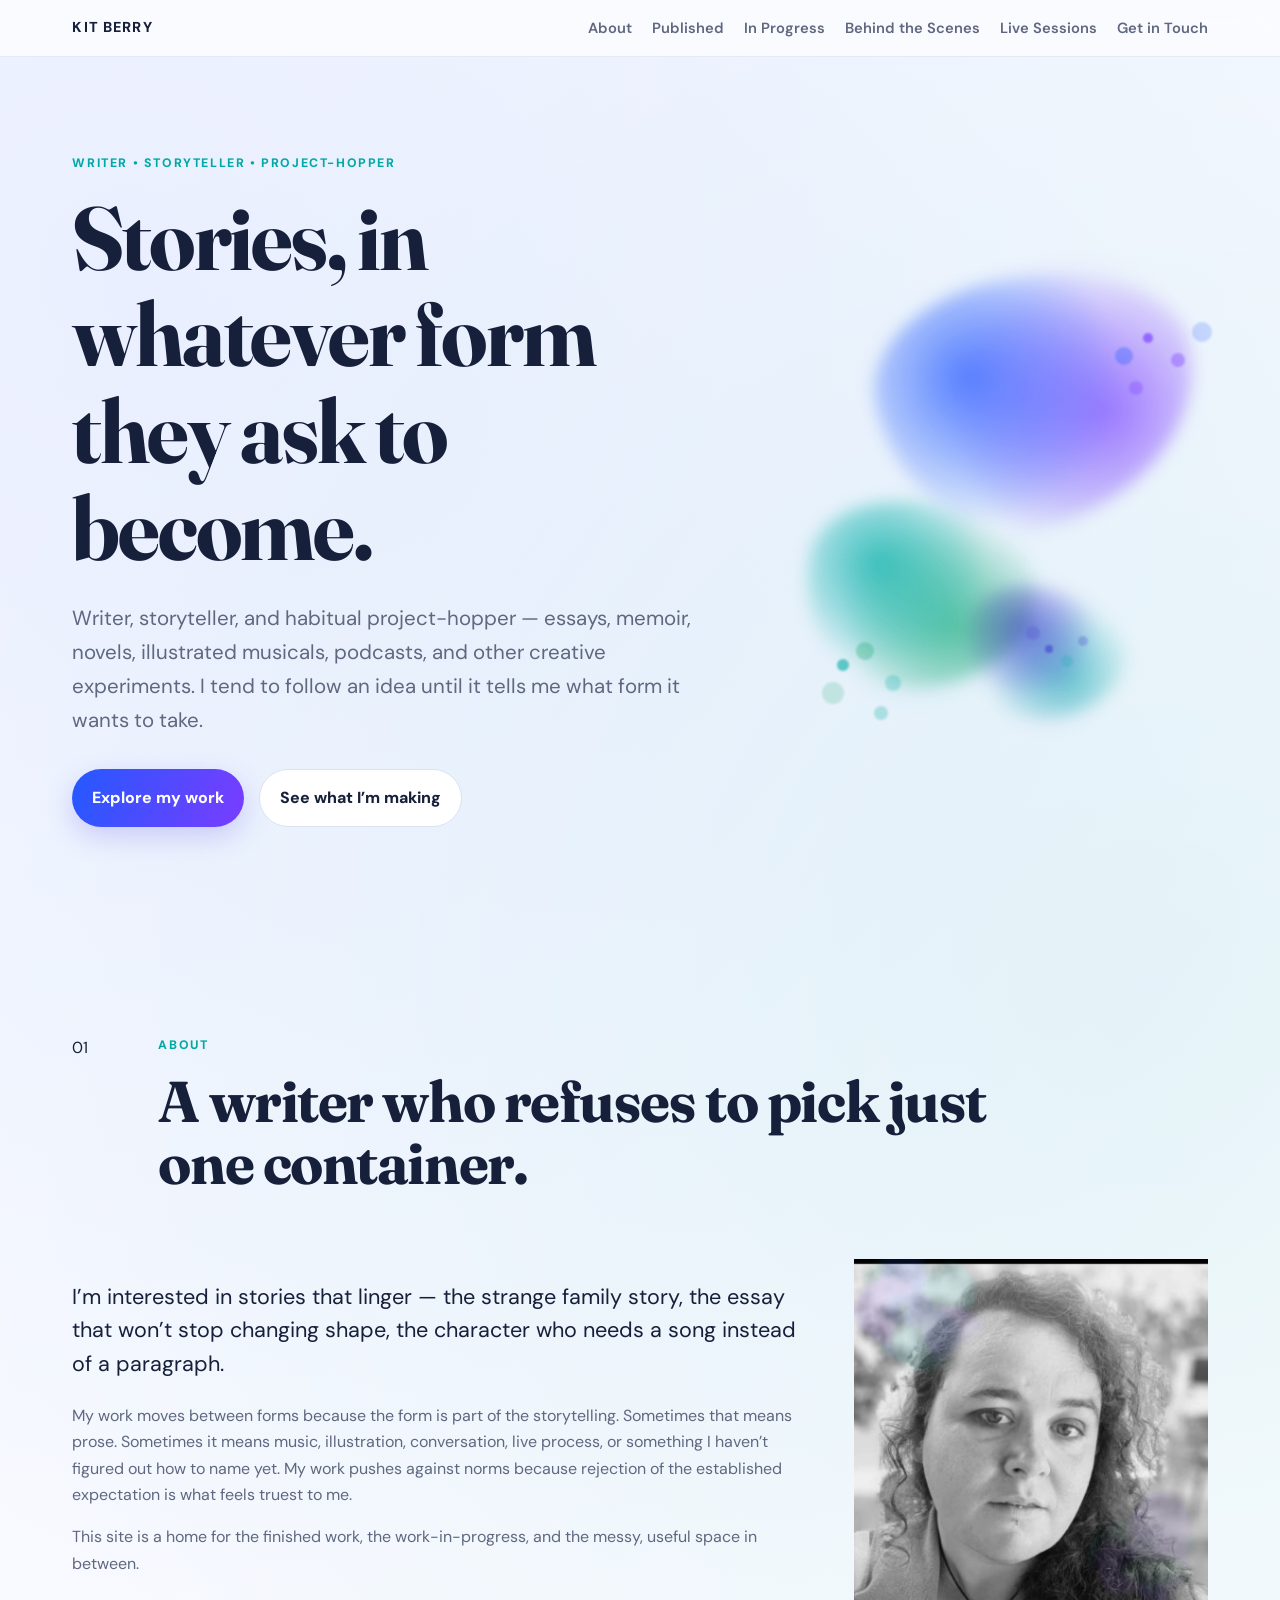
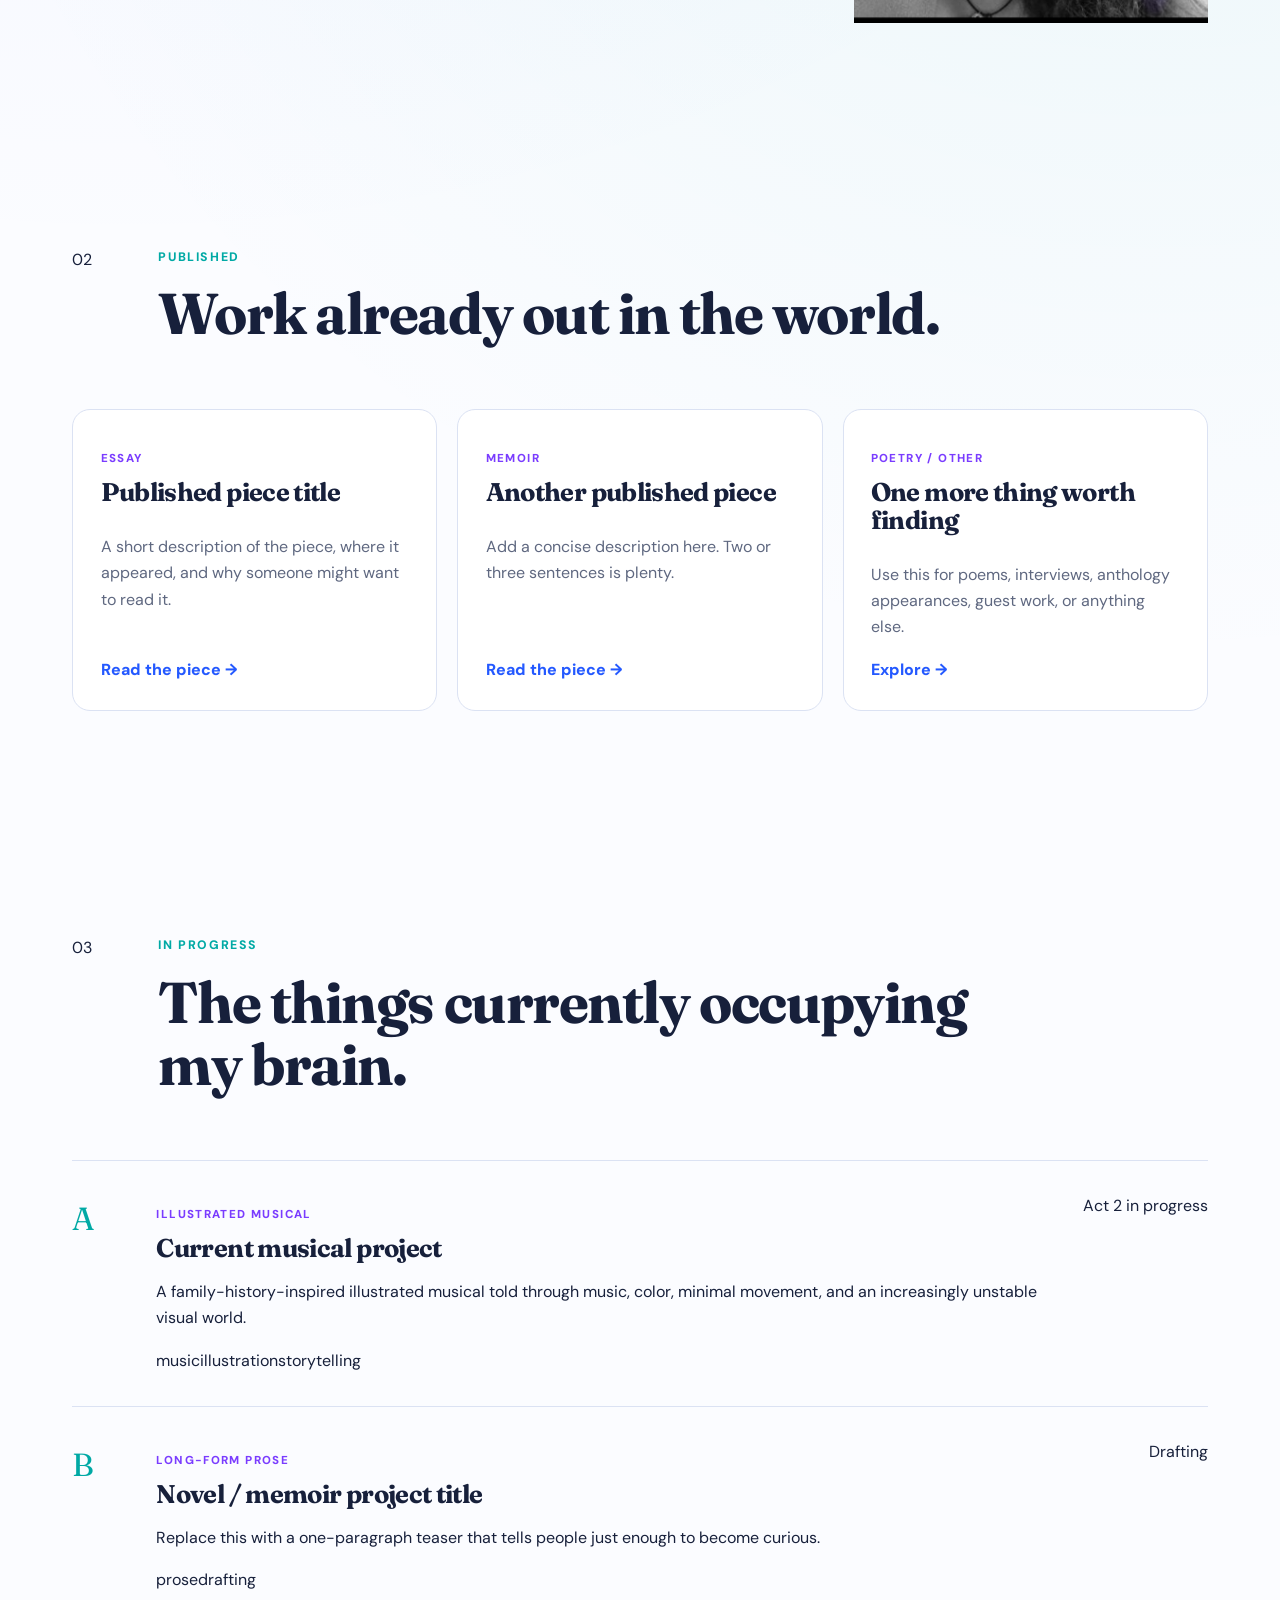
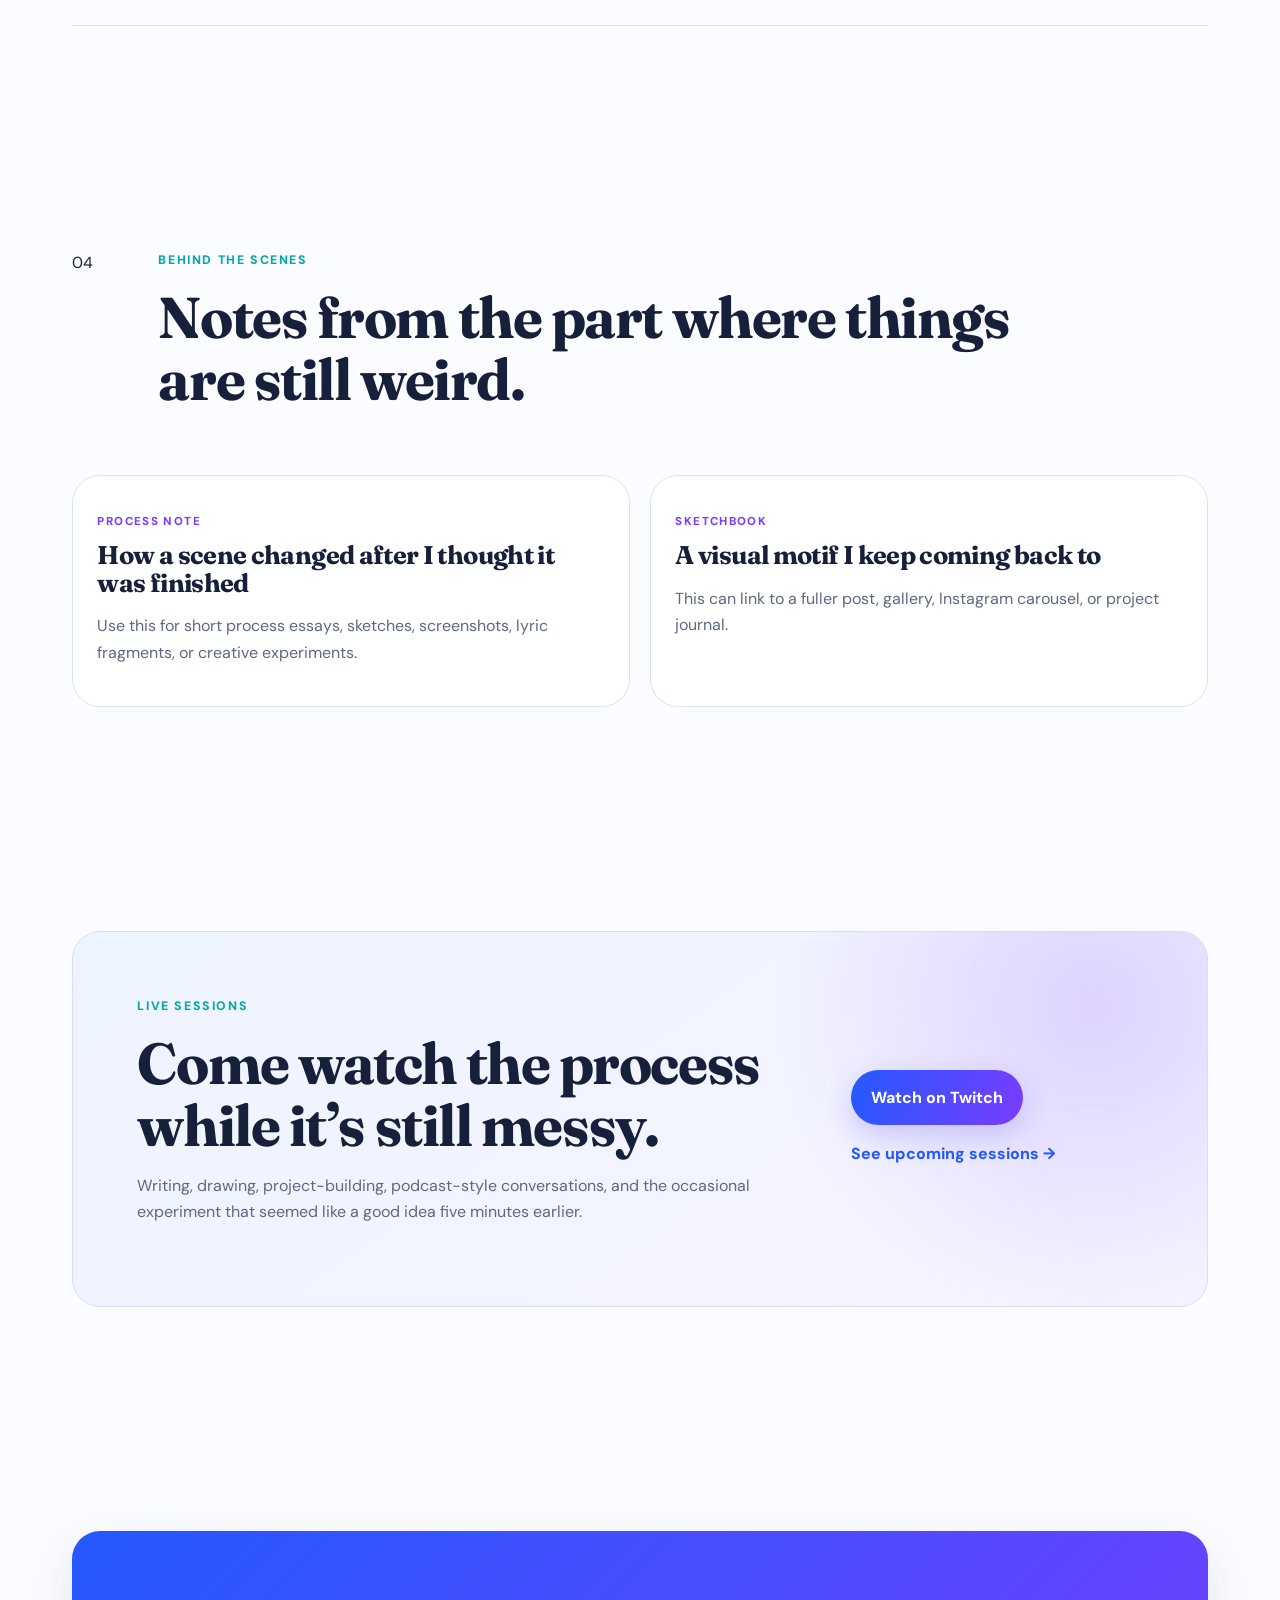
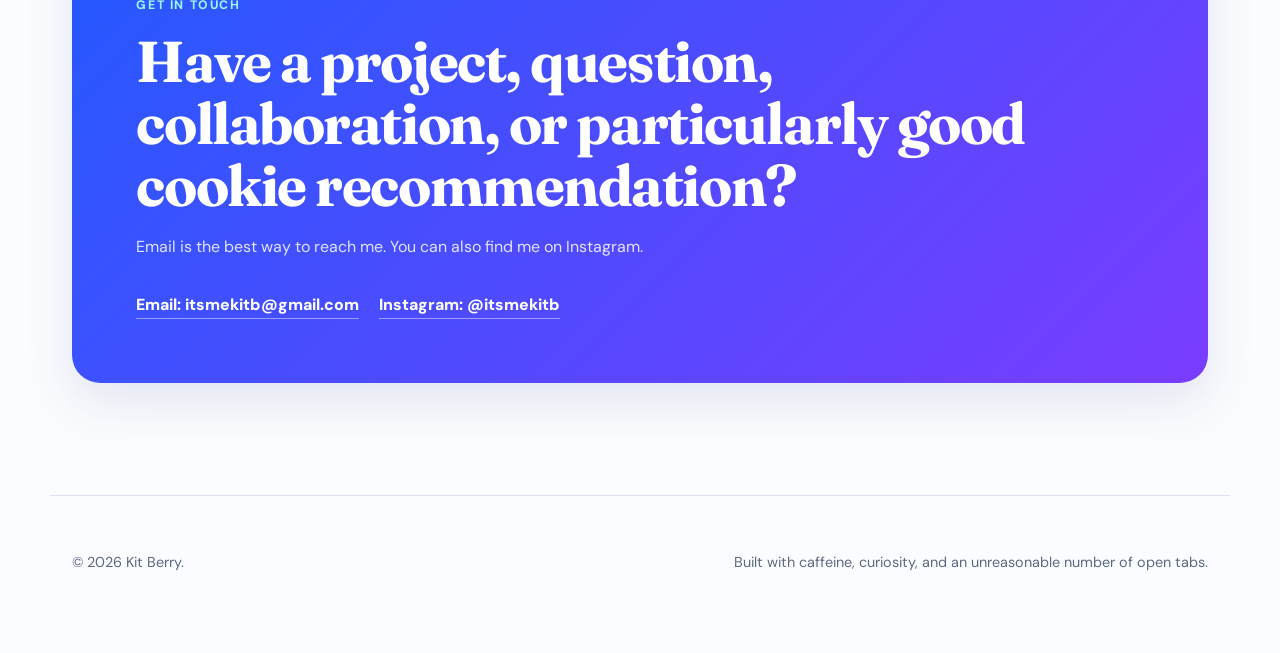
==== index.html @ e1047ad4 "Update index.html headshot addition" ====
<!doctype html>
<html lang="en">
<head>
  <meta charset="utf-8">
  <meta name="viewport" content="width=device-width, initial-scale=1">
  <meta name="description" content="Writer, storyteller, and habitual project-hopper.">
  <title>Kit Berry — Writer & Storyteller</title>
  <link rel="preconnect" href="https://fonts.googleapis.com">
  <link rel="preconnect" href="https://fonts.gstatic.com" crossorigin>
  <link href="https://fonts.googleapis.com/css2?family=DM+Sans:wght@400;500;600;700&family=Fraunces:opsz,wght@9..144,600;9..144,700&display=swap" rel="stylesheet">
  <link rel="stylesheet" href="styles.css">
</head>
<body>
<header class="site-header">
  <div class="nav-wrap">
    <a class="wordmark" href="#top">KIT BERRY</a>
    <button class="menu-button" aria-expanded="false" aria-controls="site-nav">☰</button>
    <nav id="site-nav" class="site-nav">
      <a href="#about">About</a>
      <a href="#published">Published</a>
      <a href="#in-progress">In Progress</a>
      <a href="#behind-scenes">Behind the Scenes</a>
      <a href="#live">Live Sessions</a>
      <a href="#contact">Get in Touch</a>
    </nav>
  </div>
</header>

<main>
<section id="top" class="hero">
  <div class="hero-content">
    <p class="eyebrow">Writer • Storyteller • Project-hopper</p>
    <h1>Stories, in whatever form they ask to become.</h1>
    <p class="hero-copy">Writer, storyteller, and habitual project-hopper — essays, memoir, novels, illustrated musicals, podcasts, and other creative experiments. I tend to follow an idea until it tells me what form it wants to take.</p>
    <div class="hero-actions">
      <a class="button primary" href="#published">Explore my work</a>
      <a class="button secondary" href="#in-progress">See what I’m making</a>
    </div>
  </div>
 <div class="hero-art" aria-hidden="true">
  <span class="wash wash-one"></span>
  <span class="wash wash-two"></span>
  <span class="wash wash-three"></span>

  <span class="splatter splatter-one"></span>
  <span class="splatter splatter-two"></span>
  <span class="splatter splatter-three"></span>
</div>
</section>

<section id="about" class="section">
  <div class="section-heading"><span>01</span><div><p class="eyebrow">About</p><h2>A writer who refuses to pick just one container.</h2></div></div>
  <div class="about-grid">
  <div class="about-copy">
    <p class="lead">
      I’m interested in stories that linger — the strange family story, the essay
      that won’t stop changing shape, the character who needs a song instead of a paragraph.
    </p>

    <p>
      My work moves between forms because the form is part of the storytelling.
      Sometimes that means prose. Sometimes it means music, illustration, conversation,
      live process, or something I haven’t figured out how to name yet. My work pushes
      against norms because rejection of the established expectation is what feels truest to me.
    </p>

    <p>
      This site is a home for the finished work, the work-in-progress, and the messy,
      useful space in between.
    </p>
  </div>

  <div class="about-photo">
    <img src="headshot_watercolor_subtle.png" alt="Portrait of Kit Berry">
  </div>
</div>
</section>

<section id="published" class="section">
  <div class="section-heading"><span>02</span><div><p class="eyebrow">Published</p><h2>Work already out in the world.</h2></div></div>
  <div class="card-grid">
    <article class="work-card featured"><p class="work-type">Essay</p><h3>Published piece title</h3><p>A short description of the piece, where it appeared, and why someone might want to read it.</p><a href="#">Read the piece →</a></article>
    <article class="work-card"><p class="work-type">Memoir</p><h3>Another published piece</h3><p>Add a concise description here. Two or three sentences is plenty.</p><a href="#">Read the piece →</a></article>
    <article class="work-card"><p class="work-type">Poetry / Other</p><h3>One more thing worth finding</h3><p>Use this for poems, interviews, anthology appearances, guest work, or anything else.</p><a href="#">Explore →</a></article>
  </div>
</section>

<section id="in-progress" class="section">
  <div class="section-heading"><span>03</span><div><p class="eyebrow">In Progress</p><h2>The things currently occupying my brain.</h2></div></div>
  <div class="project-list">
    <article class="project-row"><div class="project-index">A</div><div><p class="work-type">Illustrated musical</p><h3>Current musical project</h3><p>A family-history-inspired illustrated musical told through music, color, minimal movement, and an increasingly unstable visual world.</p><div class="tags"><span>music</span><span>illustration</span><span>storytelling</span></div></div><div class="status">Act 2 in progress</div></article>
    <article class="project-row"><div class="project-index">B</div><div><p class="work-type">Long-form prose</p><h3>Novel / memoir project title</h3><p>Replace this with a one-paragraph teaser that tells people just enough to become curious.</p><div class="tags"><span>prose</span><span>drafting</span></div></div><div class="status">Drafting</div></article>
  </div>
</section>

<section id="behind-scenes" class="section">
  <div class="section-heading"><span>04</span><div><p class="eyebrow">Behind the Scenes</p><h2>Notes from the part where things are still weird.</h2></div></div>
  <div class="process-grid">
    <article class="process-card"><div class="process-art purple"></div><div><p class="work-type">Process note</p><h3>How a scene changed after I thought it was finished</h3><p>Use this for short process essays, sketches, screenshots, lyric fragments, or creative experiments.</p></div></article>
    <article class="process-card"><div class="process-art teal"></div><div><p class="work-type">Sketchbook</p><h3>A visual motif I keep coming back to</h3><p>This can link to a fuller post, gallery, Instagram carousel, or project journal.</p></div></article>
  </div>
</section>

<section id="live" class="section">
  <div class="live-panel"><div><p class="eyebrow">Live Sessions</p><h2>Come watch the process while it’s still messy.</h2><p>Writing, drawing, project-building, podcast-style conversations, and the occasional experiment that seemed like a good idea five minutes earlier.</p></div><div class="live-actions"><a class="button primary" href="#">Watch on Twitch</a><a class="text-link" href="#">See upcoming sessions →</a></div></div>
</section>

<section id="contact" class="section">
  <div class="contact-panel"><p class="eyebrow">Get in Touch</p><h2>Have a project, question, collaboration, or particularly good cookie recommendation?</h2><p>Email is the best way to reach me. You can also find me on Instagram.</p><div class="contact-links"><a href="mailto:hello@example.com">Email: itsmekitb@gmail.com</a><a href="#">Instagram: @itsmekitb</a><a href="#"></a></div></div>
</section>
</main>

<footer class="site-footer"><p>© <span id="year"></span> Kit Berry.</p><p>Built with caffeine, curiosity, and an unreasonable number of open tabs.</p></footer>
<script src="script.js"></script>
</body>
</html>
---- styles.css ----
:root {
  --ink: #17203b;
  --muted: #5f6880;
  --paper: #fbfcff;
  --paper-2: #f2f6ff;
  --line: #dbe2f3;

  --blue: #2459ff;
  --teal: #00a9a5;
  --purple: #7a3cff;
  --green: #16a56d;
  --indigo: #4338ca;

  --radius-lg: 28px;
  --radius-md: 18px;
  --shadow: 0 18px 50px rgba(43, 64, 132, 0.12);
  --max: 1180px;
}

* {
  box-sizing: border-box;
}

html {
  scroll-behavior: smooth;
}

body {
  margin: 0;
  color: var(--ink);
  background:
    radial-gradient(
      circle at 10% 5%,
      rgba(36, 89, 255, 0.08),
      transparent 30%
    ),
    radial-gradient(
      circle at 90% 18%,
      rgba(0, 169, 165, 0.08),
      transparent 28%
    ),
    var(--paper);

  font-family:
    "DM Sans",
    system-ui,
    -apple-system,
    BlinkMacSystemFont,
    "Segoe UI",
    sans-serif;

  line-height: 1.65;
}

a {
  color: inherit;
}

img {
  max-width: 100%;
  display: block;
}

/* Accessibility */

.skip-link {
  position: absolute;
  left: -999px;
  top: 8px;
}

.skip-link:focus {
  left: 8px;
  z-index: 999;
  background: white;
  padding: 0.6rem 1rem;
  border-radius: 10px;
}

.sr-only {
  position: absolute;
  width: 1px;
  height: 1px;
  overflow: hidden;
  clip: rect(0, 0, 0, 0);
}

/* Header + Navigation */

.site-header {
  position: sticky;
  top: 0;
  z-index: 20;
  background: rgba(251, 252, 255, 0.88);
  backdrop-filter: blur(16px);
  border-bottom: 1px solid rgba(219, 226, 243, 0.7);
}

.nav-wrap {
  max-width: var(--max);
  margin: 0 auto;
  padding: 1rem 1.4rem;

  display: flex;
  align-items: center;
  justify-content: space-between;
  gap: 1.5rem;
}

.wordmark {
  text-decoration: none;
  font-weight: 800;
  letter-spacing: 0.08em;
  font-size: 0.9rem;
}

.site-nav {
  display: flex;
  flex-wrap: wrap;
  gap: 1.25rem;
  font-size: 0.92rem;
}

.site-nav a {
  text-decoration: none;
  color: var(--muted);
  font-weight: 600;
}

.site-nav a:hover,
.site-nav a:focus {
  color: var(--purple);
}

.menu-button {
  display: none;
  width: 44px;
  height: 44px;
  border: 1px solid var(--line);
  background: white;
  border-radius: 12px;
  padding: 10px;
}

.menu-button span:not(.sr-only) {
  display: block;
  height: 2px;
  background: var(--ink);
  margin: 4px 0;
}

/* Layout */

.hero,
.section {
  max-width: var(--max);
  margin: 0 auto;
  padding-left: 1.4rem;
  padding-right: 1.4rem;
}

/* Hero */

.hero {
  min-height: 78vh;

  display: grid;
  grid-template-columns: 1.2fr 0.8fr;
  align-items: center;
  gap: 4rem;

  padding-top: 6rem;
  padding-bottom: 6rem;

  position: relative;
}

.hero-content {
  position: relative;
  z-index: 2;
}

.eyebrow {
  text-transform: uppercase;
  letter-spacing: 0.13em;
  font-size: 0.77rem;
  font-weight: 800;
  color: var(--teal);
  margin: 0 0 1rem;
}

/* Typography */

h1,
h2,
h3 {
  font-family: "Fraunces", Georgia, serif;
  line-height: 1.08;
  margin-top: 0;
  letter-spacing: -0.025em;
}

h1 {
  font-size: clamp(3.3rem, 7vw, 6.7rem);
  max-width: 900px;
  margin-bottom: 1.6rem;
}

h2 {
  font-size: clamp(2.2rem, 4.5vw, 4.1rem);
  margin-bottom: 1rem;
}

h3 {
  font-size: 1.6rem;
  margin-bottom: 0.7rem;
}

.hero-copy {
  max-width: 760px;
  color: var(--muted);
  font-size: clamp(1.05rem, 1.8vw, 1.28rem);
}

/* Buttons */

.hero-actions {
  display: flex;
  flex-wrap: wrap;
  gap: 0.9rem;
  margin-top: 2rem;
}

.button {
  display: inline-flex;
  align-items: center;
  justify-content: center;

  text-decoration: none;
  padding: 0.9rem 1.25rem;
  border-radius: 999px;
  font-weight: 800;

  transition:
    transform 0.18s ease,
    box-shadow 0.18s ease;
}

.button:hover {
  transform: translateY(-2px);
}

.button.primary {
  color: white;
  background: linear-gradient(
    110deg,
    var(--blue),
    var(--purple)
  );

  box-shadow:
    0 10px 28px rgba(79, 70, 229, 0.22);
}

.button.secondary {
  background: white;
  border: 1px solid var(--line);
}

.text-link {
  font-weight: 800;
  color: var(--blue);
  text-decoration: none;
}

/* Hero Artwork */

/* Hero Artwork */

.hero-art {
  min-height: 470px;
  position: relative;
  isolation: isolate;
}

.wash {
  position: absolute;
  display: block;
  border-radius: 44% 56% 58% 42% / 38% 40% 60% 62%;
  filter: blur(8px) saturate(1.08);
  opacity: 0.88;
  mix-blend-mode: multiply;
}

.wash::before,
.wash::after {
  content: "";
  position: absolute;
  inset: 0;
  border-radius: inherit;
  opacity: 0.55;
}

.wash-one {
  width: 320px;
  height: 250px;
  right: 10px;
  top: 20px;
  transform: rotate(-12deg);
  background:
    radial-gradient(circle at 30% 35%, rgba(36, 89, 255, 0.82), transparent 55%),
    radial-gradient(circle at 70% 60%, rgba(122, 60, 255, 0.72), transparent 58%),
    radial-gradient(circle at 45% 45%, rgba(255, 255, 255, 0.22), transparent 70%);
}

.wash-one::before {
  transform: translate(-14px, 18px) rotate(11deg);
  background:
    radial-gradient(circle at 50% 45%, rgba(36, 89, 255, 0.38), transparent 62%);
}

.wash-one::after {
  transform: translate(10px, -8px) rotate(-8deg);
  background:
    radial-gradient(circle at 55% 50%, rgba(122, 60, 255, 0.28), transparent 65%);
}

.wash-two {
  width: 230px;
  height: 185px;
  left: 25px;
  bottom: 35px;
  transform: rotate(10deg);
  background:
    radial-gradient(circle at 30% 35%, rgba(0, 169, 165, 0.8), transparent 54%),
    radial-gradient(circle at 68% 62%, rgba(22, 165, 109, 0.7), transparent 58%),
    radial-gradient(circle at 45% 45%, rgba(255, 255, 255, 0.22), transparent 72%);
}

.wash-two::before {
  transform: translate(14px, 14px) rotate(-9deg);
  background:
    radial-gradient(circle at 48% 50%, rgba(0, 169, 165, 0.34), transparent 64%);
}

.wash-two::after {
  transform: translate(-8px, -10px) rotate(6deg);
  background:
    radial-gradient(circle at 50% 50%, rgba(22, 165, 109, 0.22), transparent 65%);
}

.wash-three {
  width: 160px;
  height: 130px;
  right: 85px;
  bottom: 5px;
  transform: rotate(18deg);
  background:
    radial-gradient(circle at 35% 35%, rgba(67, 56, 202, 0.76), transparent 52%),
    radial-gradient(circle at 68% 60%, rgba(0, 169, 165, 0.58), transparent 58%);
}

.wash-three::before {
  transform: translate(8px, 12px) rotate(-7deg);
  background:
    radial-gradient(circle at 50% 50%, rgba(67, 56, 202, 0.25), transparent 64%);
}

.wash-three::after {
  transform: translate(-10px, -4px) rotate(9deg);
  background:
    radial-gradient(circle at 50% 50%, rgba(0, 169, 165, 0.2), transparent 65%);
}

.splatter {
  position: absolute;
  display: block;
  border-radius: 50%;
  opacity: 0.72;
  filter: blur(1px);
}

.splatter-one {
  width: 10px;
  height: 10px;
  top: 78px;
  right: 55px;
  background: rgba(122, 60, 255, 0.9);
  box-shadow:
    -24px 18px 0 4px rgba(36, 89, 255, 0.46),
    30px 22px 0 2px rgba(122, 60, 255, 0.52),
    54px -6px 0 5px rgba(36, 89, 255, 0.28),
    -12px 50px 0 2px rgba(122, 60, 255, 0.42);
}

.splatter-two {
  width: 12px;
  height: 12px;
  left: 58px;
  bottom: 54px;
  background: rgba(0, 169, 165, 0.82);
  box-shadow:
    22px -14px 0 3px rgba(22, 165, 109, 0.42),
    50px 18px 0 2px rgba(0, 169, 165, 0.34),
    -10px 28px 0 5px rgba(22, 165, 109, 0.24),
    38px 48px 0 1px rgba(0, 169, 165, 0.36);
}

.splatter-three {
  width: 8px;
  height: 8px;
  right: 155px;
  bottom: 72px;
  background: rgba(67, 56, 202, 0.78);
  box-shadow:
    -16px -16px 0 3px rgba(67, 56, 202, 0.26),
    18px 12px 0 2px rgba(0, 169, 165, 0.28),
    34px -8px 0 1px rgba(67, 56, 202, 0.36);
}

/* Sections */

.section {
  padding-top: 7rem;
  padding-bottom: 7rem;
}

.section-heading {
  display: grid;
  grid-template-columns: 70px 1fr;
  gap: 1rem;
  align-items: start;

  margin-bottom: 3rem;
}

.section-number {
  font-family: "Fraunces", Georgia, serif;
  color: var(--purple);
  font-weight: 700;
  font-size: 1.1rem;
  margin-top: 0.1rem;
}

.section-heading h2 {
  max-width: 880px;
}

/* About */

.about-grid {
  display: grid;
  grid-template-columns: 1.35fr 0.65fr;
  gap: 3rem;
  align-items: start;
}

.about-copy {
  max-width: 760px;
  color: var(--muted);
}

.lead {
  color: var(--ink);
  font-size: 1.35rem;
  line-height: 1.55;
}

.about-card {
  background: white;
  border: 1px solid var(--line);
  border-radius: var(--radius-lg);
  padding: 1.6rem 1.8rem;
  box-shadow: var(--shadow);
}

.tiny-label,
.work-type {
  text-transform: uppercase;
  letter-spacing: 0.12em;
  font-size: 0.72rem;
  font-weight: 800;
  color: var(--purple);
}

.about-card ul {
  padding-left: 1.15rem;
  margin-bottom: 0;
}

/* Published Work */

.card-grid {
  display: grid;
  grid-template-columns: repeat(3, 1fr);
  gap: 1.25rem;
}

.work-card {
  background: white;
  border: 1px solid var(--line);
  border-radius: var(--radius-md);

  padding: 1.7rem;
  min-height: 300px;

  display: flex;
  flex-direction: column;
}

.work-card p:not(.work-type) {
  color: var(--muted);
}

.work-card a {
  margin-top: auto;
  font-weight: 800;
  text-decoration: none;
  color: var(--blue);
}

.featured-card {
  background:
    linear-gradient(
      145deg,
      rgba(36, 89, 255, 0.08),
      rgba(122, 60, 255, 0.08)
    ),
    white;

  border-color: rgba(122, 60, 255, 0.25);
}

/* In Progress */

.progress-section {
  position: relative;
}

.project-list {
  border-top: 1px solid var(--line);
}

.project-row {
  display: grid;
  grid-template-columns: 60px 1fr auto;
  gap: 1.5rem;
  align-items: start;

  padding: 2rem 0;

  border-bottom: 1px solid var(--line);
}

.project-index {
  font-family: "Fraunces", Georgia, serif;
  font-size: 2rem;
  color: var(--teal);
}

.project-body p {
  color: var(--muted);
  max-width: 760px;
}

.project-status {
  color: var(--green);
  font-weight: 800;
  font-size: 0.88rem;

  background: rgba(22, 165, 109, 0.09);

  border-radius: 999px;
  padding: 0.45rem 0.75rem;

  white-space: nowrap;
}

.tag-row {
  display: flex;
  gap: 0.5rem;
  flex-wrap: wrap;
}

.tag-row span {
  font-size: 0.76rem;
  font-weight: 700;

  background: var(--paper-2);
  border: 1px solid var(--line);

  padding: 0.35rem 0.6rem;
  border-radius: 999px;
}

/* Behind the Scenes */

.process-grid {
  display: grid;
  grid-template-columns: 1fr 1fr;
  gap: 1.3rem;
}

.process-card {
  overflow: hidden;

  background: white;
  border: 1px solid var(--line);
  border-radius: var(--radius-lg);
}

.process-card > div:last-child {
  padding: 1.5rem;
}

.process-card p:not(.work-type) {
  color: var(--muted);
}

.process-visual {
  height: 240px;
  position: relative;
  overflow: hidden;
}

.process-visual::before,
.process-visual::after {
  content: "";
  position: absolute;
  border-radius: 50%;
}

.process-visual::before {
  width: 220px;
  height: 220px;

  left: -30px;
  top: 40px;

  background: rgba(255, 255, 255, 0.55);
}

.process-visual::after {
  width: 130px;
  height: 130px;

  right: 40px;
  top: 45px;

  border: 4px solid rgba(255, 255, 255, 0.75);
}

.visual-purple {
  background:
    linear-gradient(
      130deg,
      var(--purple),
      var(--blue)
    );
}

.visual-teal {
  background:
    linear-gradient(
      130deg,
      var(--teal),
      var(--green)
    );
}

/* Live Sessions + Contact */

.live-panel,
.contact-panel {
  border-radius: var(--radius-lg);

  padding:
    clamp(2rem, 5vw, 4rem);
}

.live-panel {
  background:
    radial-gradient(
      circle at 90% 20%,
      rgba(122, 60, 255, 0.18),
      transparent 30%
    ),
    linear-gradient(
      145deg,
      #eef4ff,
      #f6f4ff
    );

  border: 1px solid #d9def8;

  display: grid;
  grid-template-columns: 1.4fr 0.6fr;
  gap: 2rem;
  align-items: center;
}

.live-panel p:not(.eyebrow) {
  color: var(--muted);
  max-width: 720px;
}

.live-actions {
  display: flex;
  flex-direction: column;
  align-items: flex-start;
  gap: 1rem;
}

.contact-panel {
  background:
    linear-gradient(
      135deg,
      var(--blue),
      var(--purple)
    );

  color: white;
  box-shadow: var(--shadow);
}

.contact-panel .eyebrow {
  color: #9cf5ee;
}

.contact-panel p {
  max-width: 700px;
  color: rgba(255, 255, 255, 0.84);
}

.contact-links {
  display: flex;
  gap: 1.25rem;
  flex-wrap: wrap;

  margin-top: 2rem;
}

.contact-links a {
  color: white;
  font-weight: 800;
  text-decoration: none;

  border-bottom:
    1px solid rgba(255, 255, 255, 0.45);
}

/* Footer */

.site-footer {
  max-width: var(--max);
  margin: 0 auto;

  padding:
    2.5rem 1.4rem 4rem;

  border-top:
    1px solid var(--line);

  display: flex;
  justify-content: space-between;
  gap: 1.5rem;

  color: var(--muted);
  font-size: 0.9rem;
}

/* Tablet */

@media (max-width: 900px) {
  .hero {
    grid-template-columns: 1fr;
    gap: 1rem;

    min-height: auto;
    padding-top: 4rem;
  }

  .hero-art {
    min-height: 310px;
    max-width: 480px;
    width: 100%;
  }

  .about-grid,
  .live-panel {
    grid-template-columns: 1fr;
  }

  .card-grid {
    grid-template-columns: 1fr 1fr;
  }

  .project-row {
    grid-template-columns: 48px 1fr;
  }

  .project-status {
    grid-column: 2;
    justify-self: start;
  }
}

/* Mobile */

@media (max-width: 760px) {
  .menu-button {
    display: block;
  }

  .site-nav {
    display: none;

    position: absolute;
    top: 70px;
    left: 1rem;
    right: 1rem;

    padding: 1rem;

    background: white;
    border: 1px solid var(--line);
    border-radius: 18px;

    box-shadow: var(--shadow);

    flex-direction: column;
  }

  .site-nav.open {
    display: flex;
  }

  .section-heading {
    grid-template-columns: 1fr;
    gap: 0.2rem;
  }

  .section-number {
    margin-bottom: 0.25rem;
  }

  .card-grid,
  .process-grid {
    grid-template-columns: 1fr;
  }

  .site-footer {
    flex-direction: column;
  }
}

/* Small Mobile */

@media (max-width: 520px) {
  .hero {
    padding-top: 3rem;
  }

  h1 {
    font-size:
      clamp(3rem, 16vw, 4.5rem);
  }

  .hero-actions {
    flex-direction: column;
    align-items: stretch;
  }

  .button {
    width: 100%;
  }

  .project-row {
    grid-template-columns: 1fr;
  }

  .project-index,
  .project-status {
    grid-column: 1;
  }
}
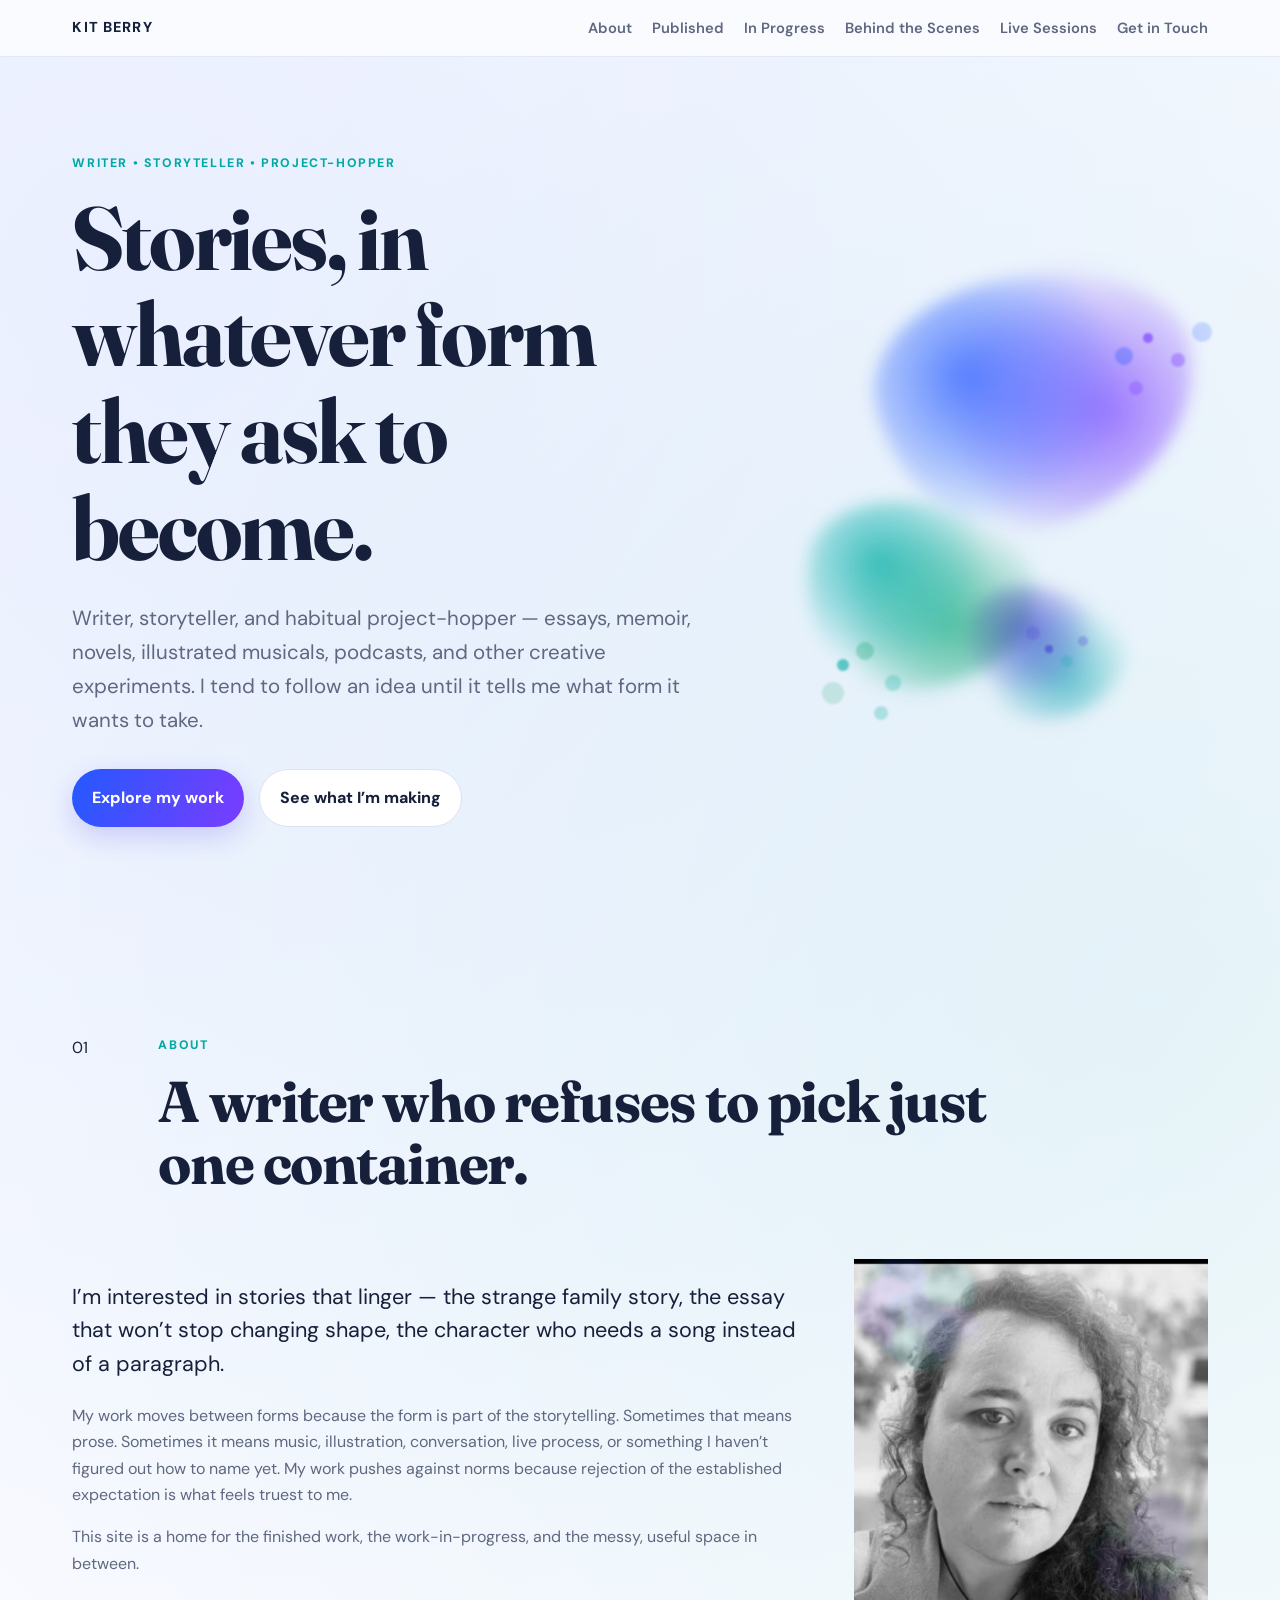
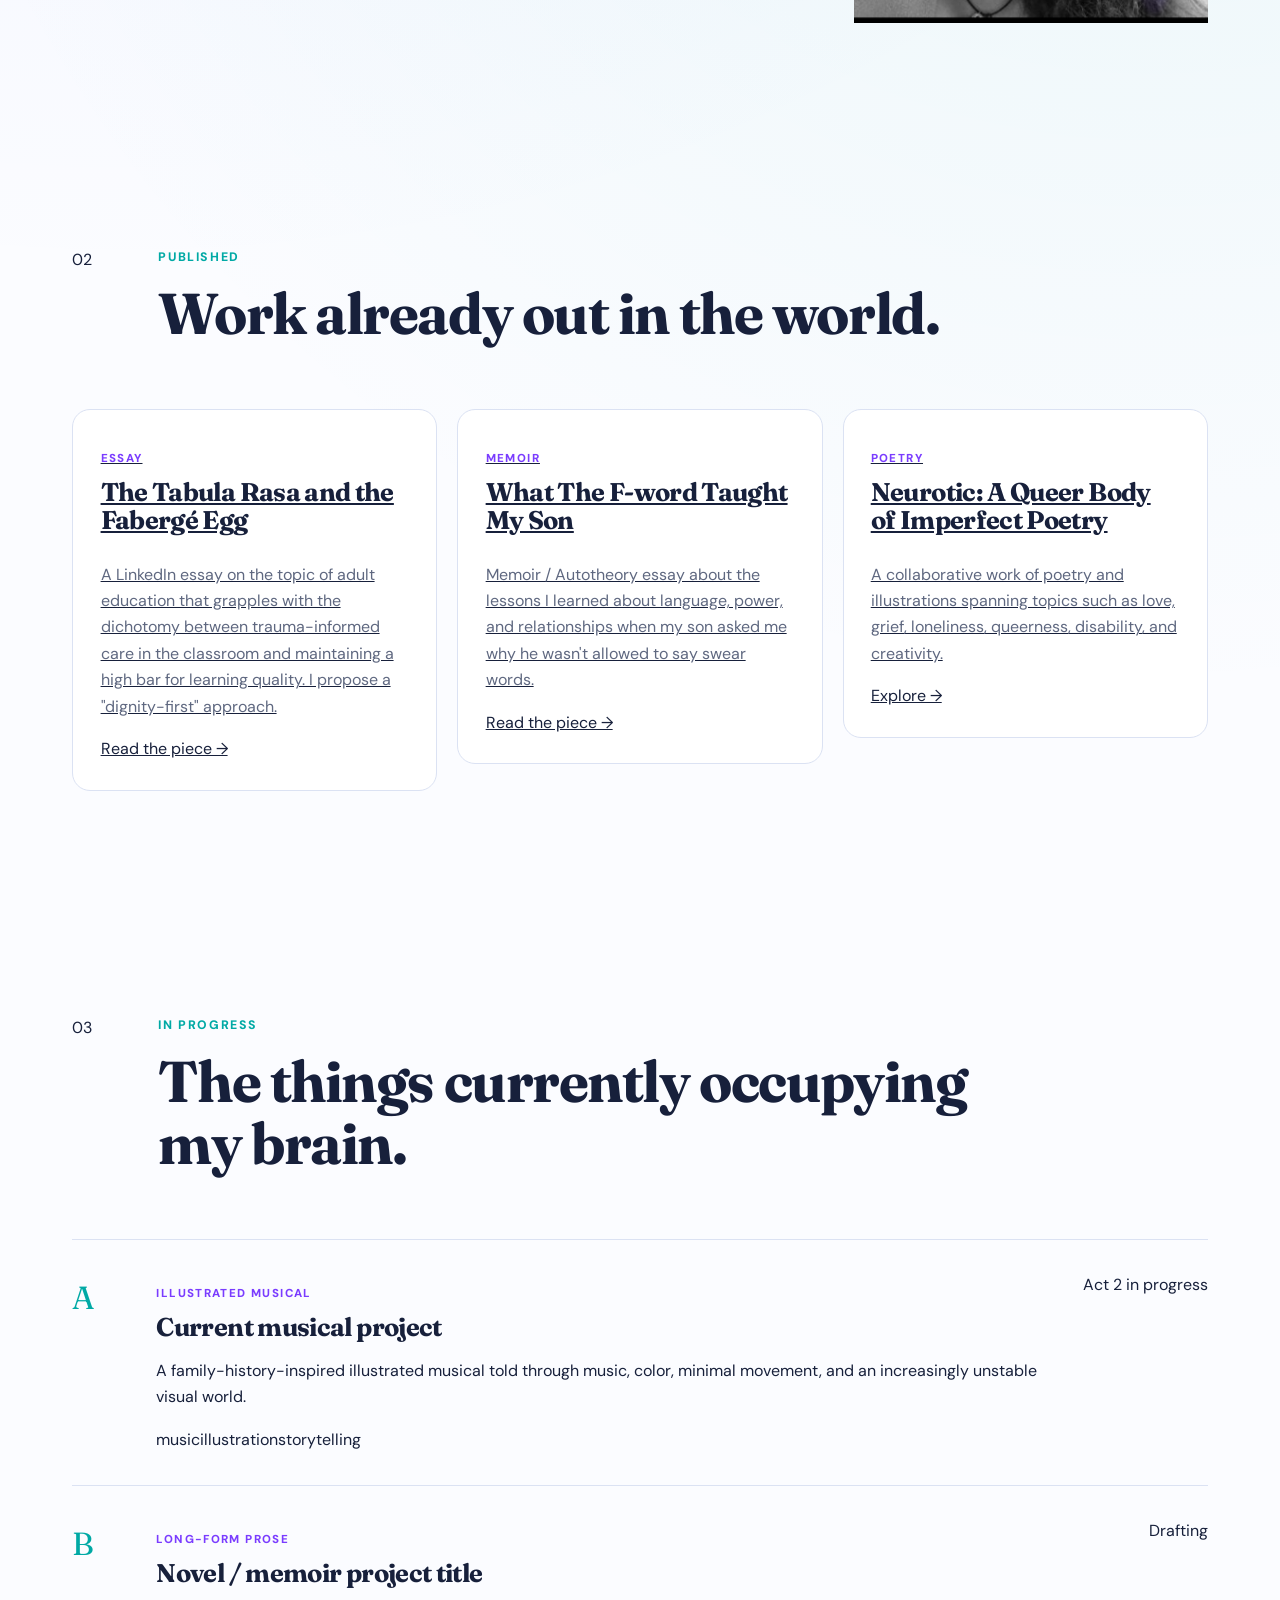
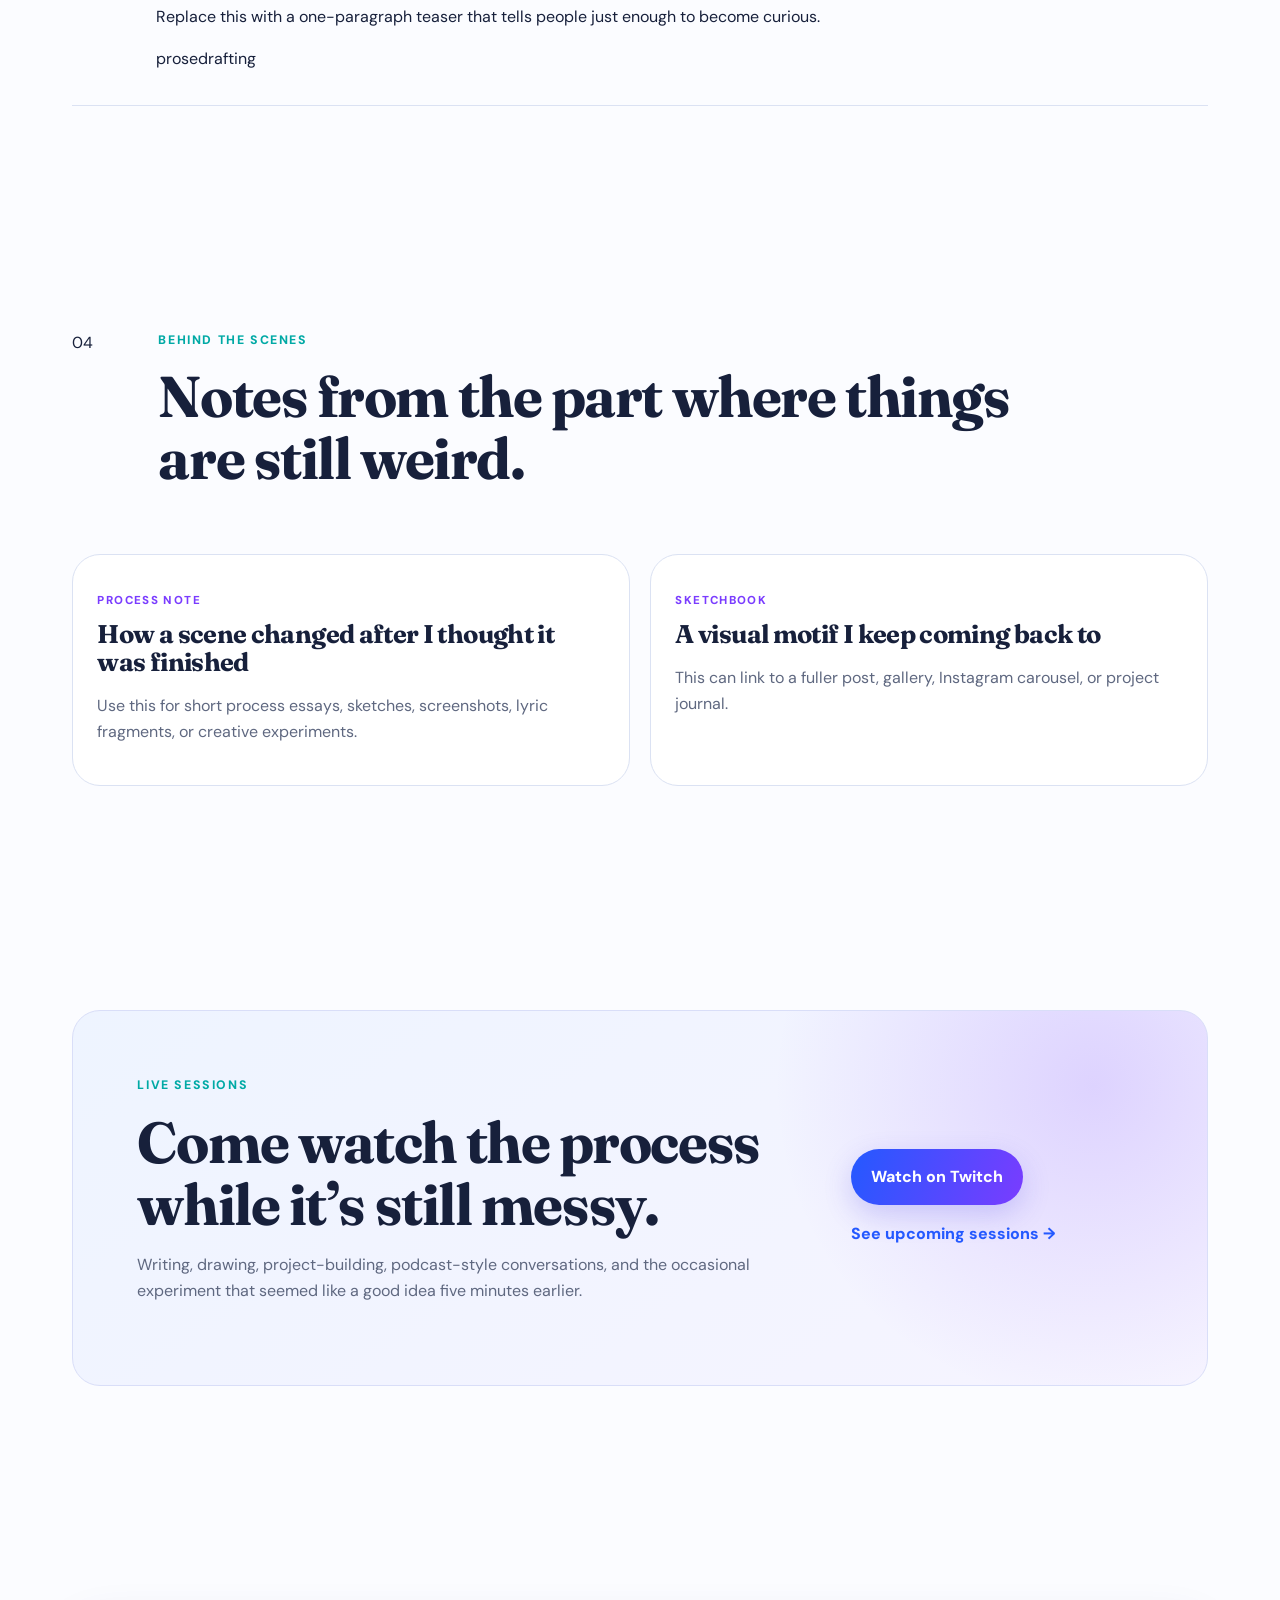
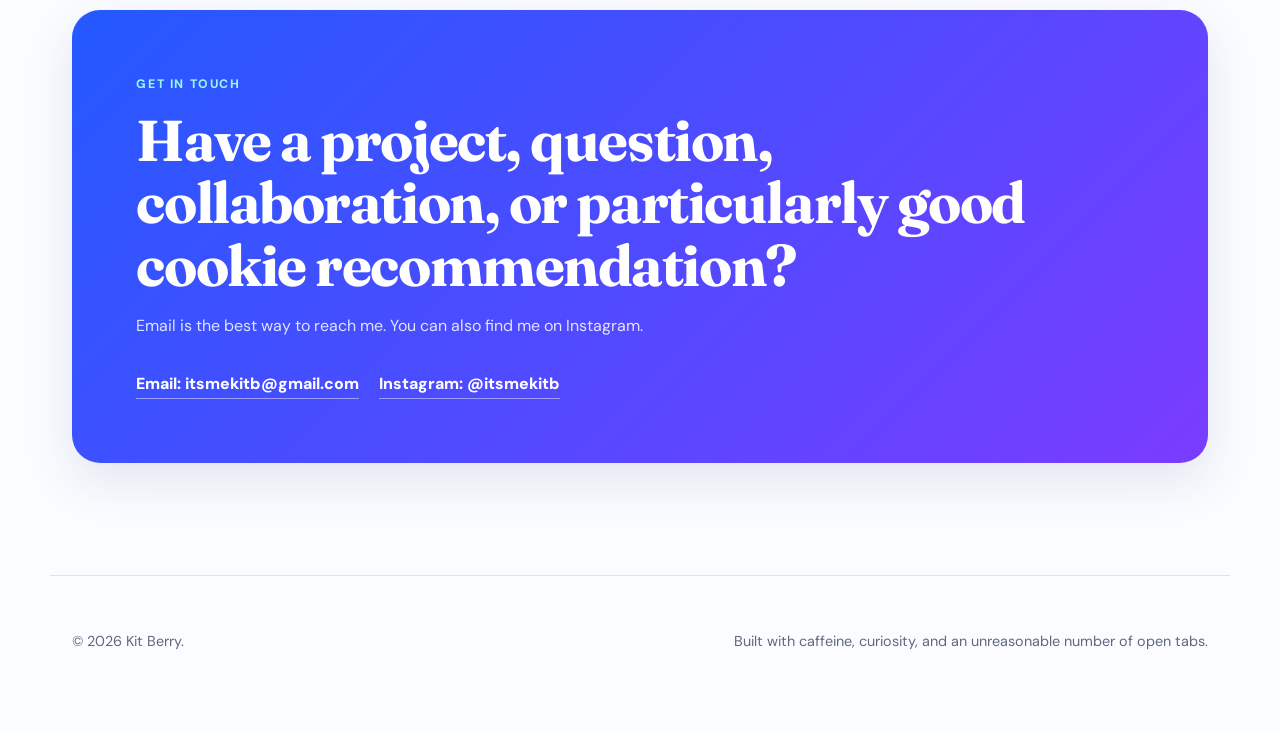
==== commit fdf0d6c7: "Update index.html link cards and contact links" ====
--- a/index.html
+++ b/index.html
@@ -77,11 +77,67 @@
 </section>
 
 <section id="published" class="section">
-  <div class="section-heading"><span>02</span><div><p class="eyebrow">Published</p><h2>Work already out in the world.</h2></div></div>
+  <div class="section-heading">
+    <span>02</span>
+    <div>
+      <p class="eyebrow">Published</p>
+      <h2>Work already out in the world.</h2>
+    </div>
+  </div>
+
   <div class="card-grid">
-    <article class="work-card featured"><p class="work-type">Essay</p><h3>Published piece title</h3><p>A short description of the piece, where it appeared, and why someone might want to read it.</p><a href="#">Read the piece →</a></article>
-    <article class="work-card"><p class="work-type">Memoir</p><h3>Another published piece</h3><p>Add a concise description here. Two or three sentences is plenty.</p><a href="#">Read the piece →</a></article>
-    <article class="work-card"><p class="work-type">Poetry / Other</p><h3>One more thing worth finding</h3><p>Use this for poems, interviews, anthology appearances, guest work, or anything else.</p><a href="#">Explore →</a></article>
+
+    <a
+      class="work-card-link"
+      href="https://www.linkedin.com/pulse/tabula-rasa-faberg%C3%A9-egg-kit-berry-aarfc/"
+      target="_blank"
+      rel="noopener noreferrer"
+    >
+      <article class="work-card featured">
+        <p class="work-type">Essay</p>
+        <h3>The Tabula Rasa and the Fabergé Egg</h3>
+        <p>
+          A LinkedIn essay on the topic of adult education that grapples with the dichotomy between trauma-informed care
+          in the classroom and maintaining a high bar for learning quality. I propose a "dignity-first" approach.
+        </p>
+        <span class="card-arrow">Read the piece →</span>
+      </article>
+    </a>
+
+    <a
+      class="work-card-link"
+      href="https://medium.com/@itsmekitb/what-the-f-word-taught-my-son-bf88e47e8335"
+      target="_blank"
+      rel="noopener noreferrer"
+    >
+      <article class="work-card">
+        <p class="work-type">Memoir</p>
+        <h3>What The F-word Taught My Son</h3>
+        <p>
+          Memoir / Autotheory essay about the lessons I learned about language, power, 
+          and relationships when my son asked me why he wasn't allowed to say swear words.
+        </p>
+        <span class="card-arrow">Read the piece →</span>
+      </article>
+    </a>
+
+    <a
+      class="work-card-link"
+      href="https://a.co/d/0fDFPI8Y"
+      target="_blank"
+      rel="noopener noreferrer"
+    >
+      <article class="work-card">
+        <p class="work-type">Poetry</p>
+        <h3>Neurotic: A Queer Body of Imperfect Poetry</h3>
+        <p>
+          A collaborative work of poetry and illustrations spanning topics such as love,
+          grief, loneliness, queerness, disability, and creativity.
+        </p>
+        <span class="card-arrow">Explore →</span>
+      </article>
+    </a>
+
   </div>
 </section>
 
@@ -106,7 +162,7 @@
 </section>
 
 <section id="contact" class="section">
-  <div class="contact-panel"><p class="eyebrow">Get in Touch</p><h2>Have a project, question, collaboration, or particularly good cookie recommendation?</h2><p>Email is the best way to reach me. You can also find me on Instagram.</p><div class="contact-links"><a href="mailto:hello@example.com">Email: itsmekitb@gmail.com</a><a href="#">Instagram: @itsmekitb</a><a href="#"></a></div></div>
+  <div class="contact-panel"><p class="eyebrow">Get in Touch</p><h2>Have a project, question, collaboration, or particularly good cookie recommendation?</h2><p>Email is the best way to reach me. You can also find me on Instagram.</p><div class="contact-links"><a href="mailto:itsmekitb@gmail.com">Email: itsmekitb@gmail.com</a><a href="https://www.instagram.com/itsmekitb">Instagram: @itsmekitb</a><a href="#"></a></div></div>
 </section>
 </main>
 
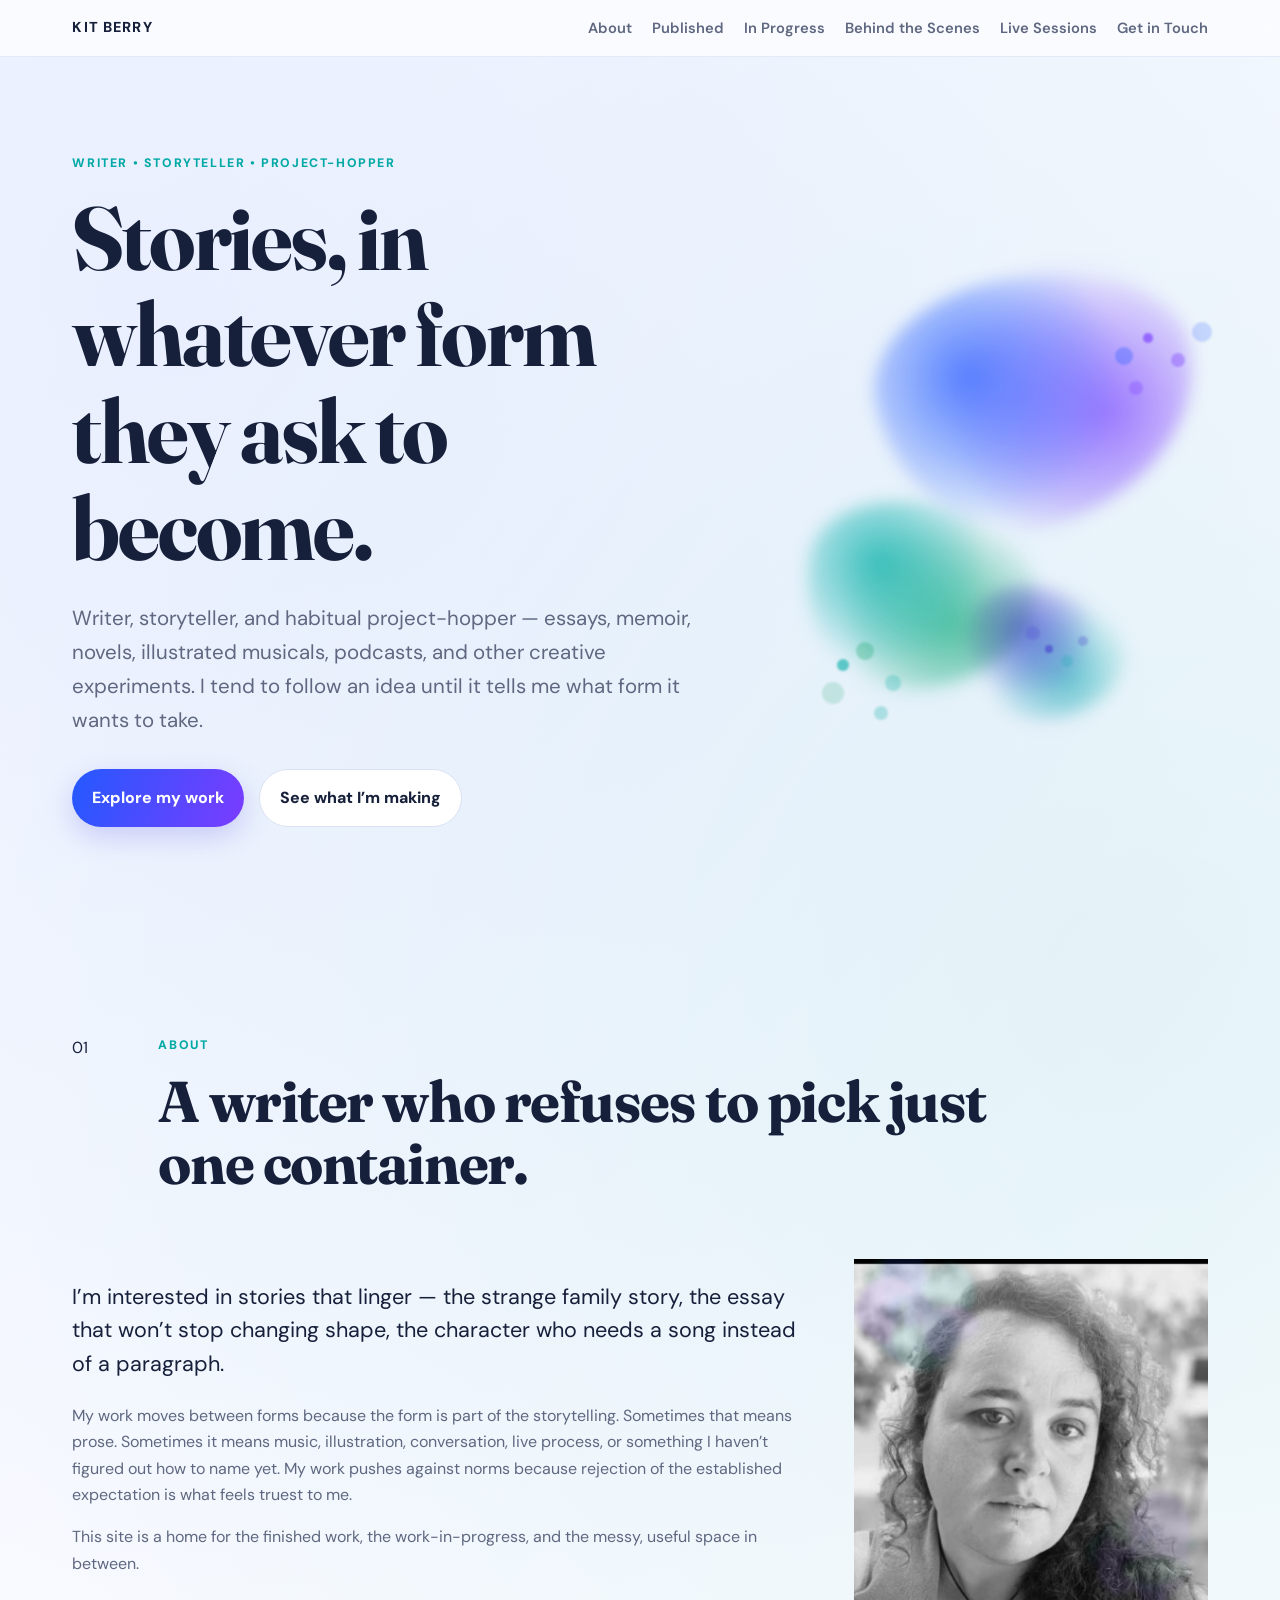
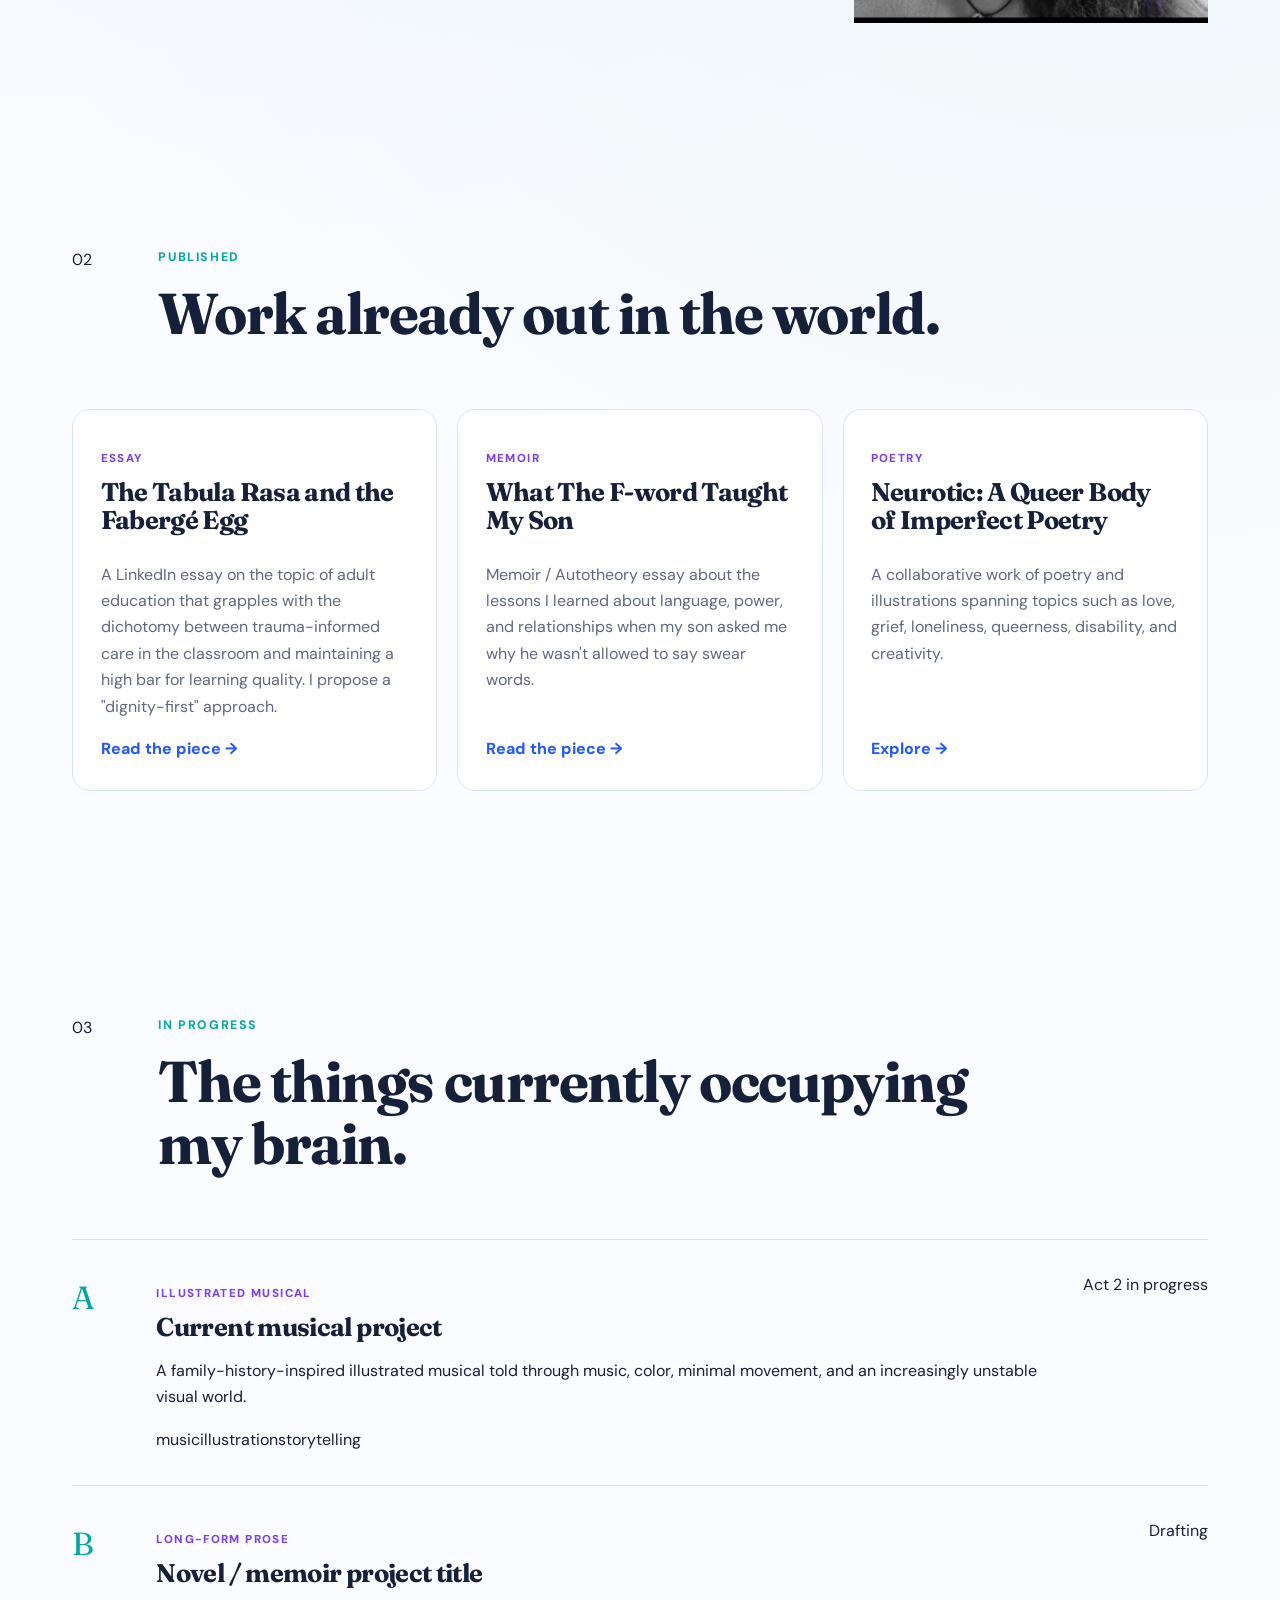
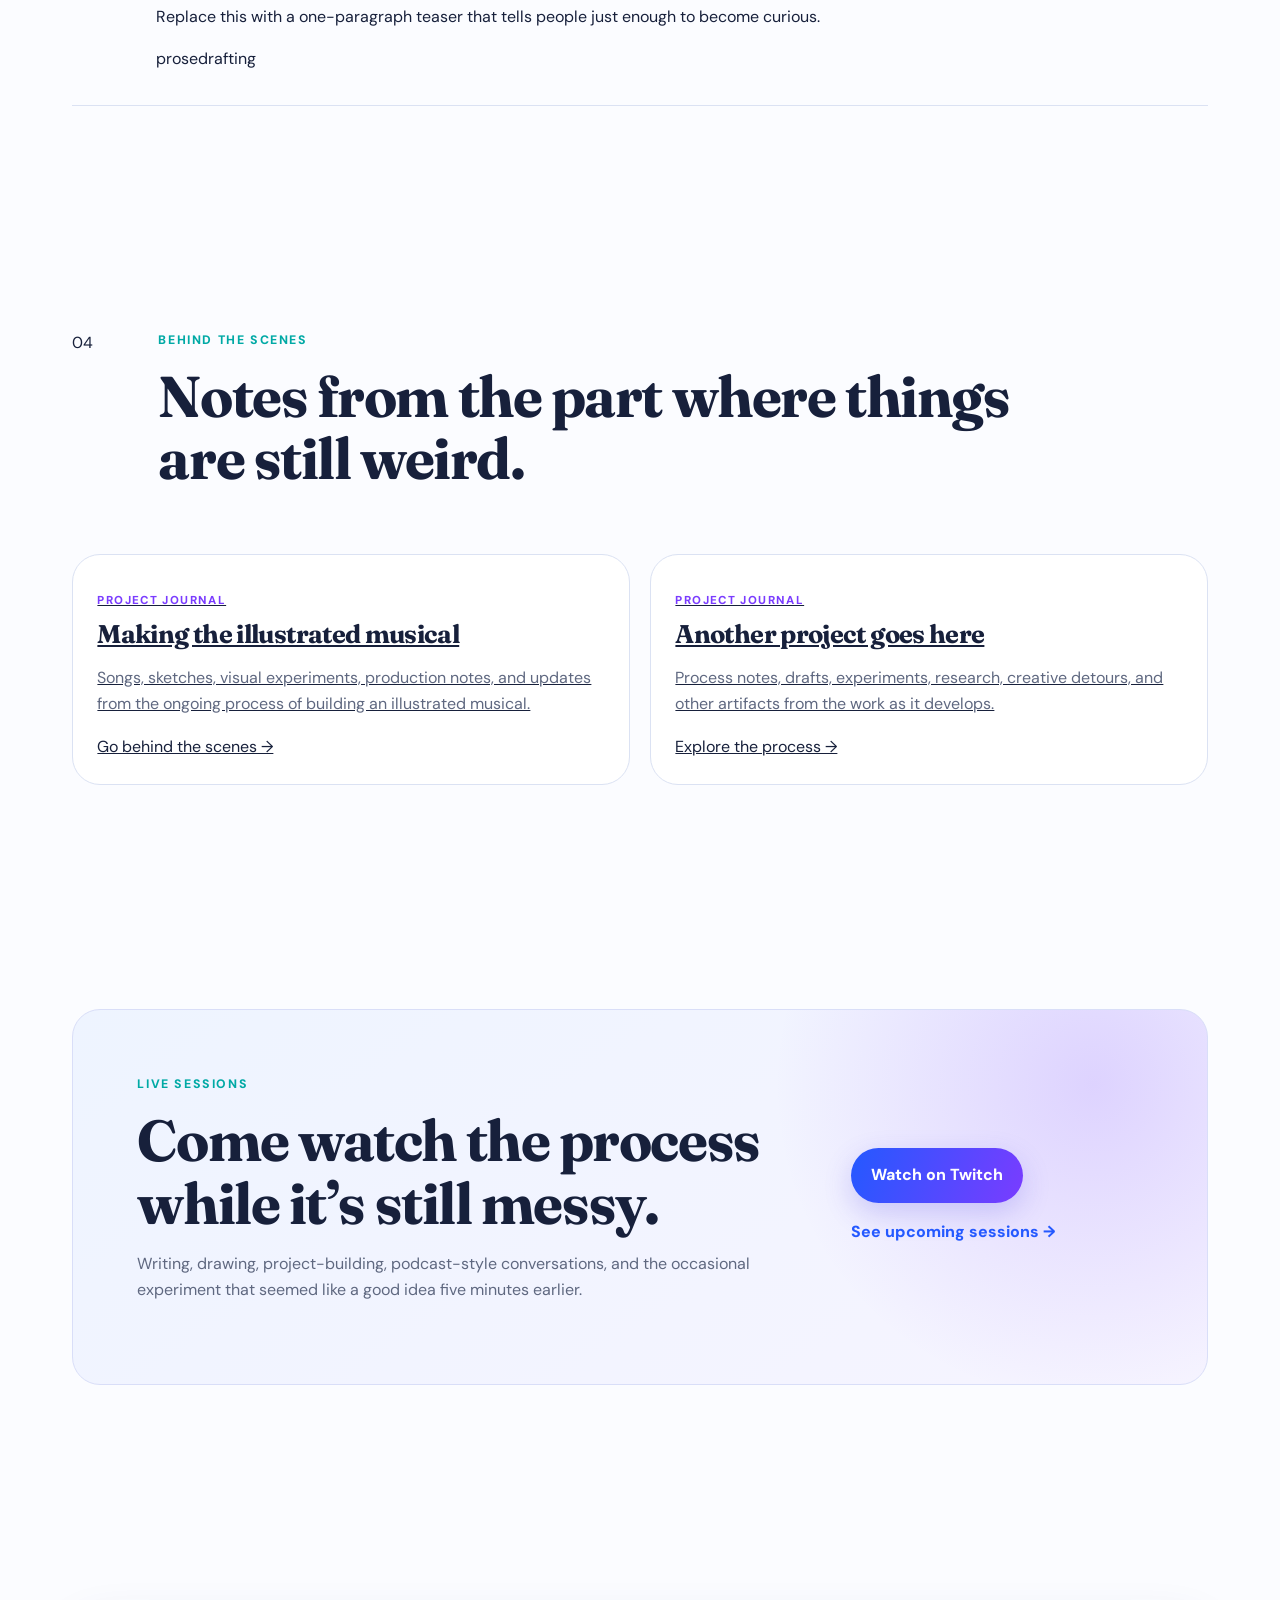
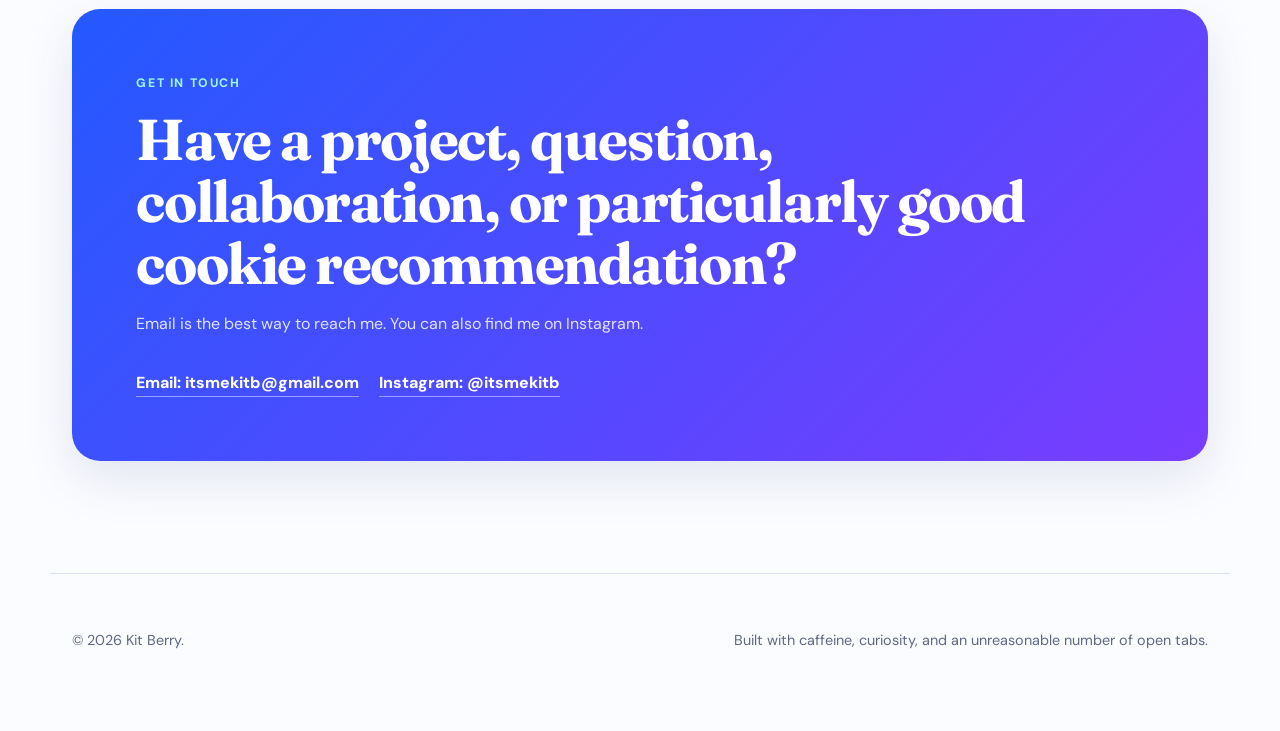
==== commit e06ca05e: "Update index.html blog connection linking" ====
--- a/index.html
+++ b/index.html
@@ -150,10 +150,71 @@
 </section>
 
 <section id="behind-scenes" class="section">
-  <div class="section-heading"><span>04</span><div><p class="eyebrow">Behind the Scenes</p><h2>Notes from the part where things are still weird.</h2></div></div>
+  <div class="section-heading">
+    <span>04</span>
+
+    <div>
+      <p class="eyebrow">Behind the Scenes</p>
+      <h2>Notes from the part where things are still weird.</h2>
+    </div>
+  </div>
+
   <div class="process-grid">
-    <article class="process-card"><div class="process-art purple"></div><div><p class="work-type">Process note</p><h3>How a scene changed after I thought it was finished</h3><p>Use this for short process essays, sketches, screenshots, lyric fragments, or creative experiments.</p></div></article>
-    <article class="process-card"><div class="process-art teal"></div><div><p class="work-type">Sketchbook</p><h3>A visual motif I keep coming back to</h3><p>This can link to a fuller post, gallery, Instagram carousel, or project journal.</p></div></article>
+
+    <a
+      class="process-card-link"
+      href="projects/musical.html"
+    >
+      <article class="process-card">
+        <div class="process-art purple"></div>
+
+        <div>
+          <p class="work-type">Project Journal</p>
+
+          <h3>
+            Making the illustrated musical
+          </h3>
+
+          <p>
+            Songs, sketches, visual experiments, production notes,
+            and updates from the ongoing process of building an
+            illustrated musical.
+          </p>
+
+          <span class="process-link-text">
+            Go behind the scenes →
+          </span>
+        </div>
+      </article>
+    </a>
+
+    <a
+      class="process-card-link"
+      href="projects/PLACEHOLDER-PROJECT.html"
+    >
+      <article class="process-card">
+        <div class="process-art teal"></div>
+
+        <div>
+          <p class="work-type">Project Journal</p>
+
+          <h3>
+            Another project goes here
+          </h3>
+
+          <p>
+            Process notes, drafts, experiments, research,
+            creative detours, and other artifacts from the work
+            as it develops.
+          </p>
+
+          <span class="process-link-text">
+            Explore the process →
+          </span>
+        </div>
+      </article>
+    </a>
+
   </div>
 </section>
 
--- a/styles.css
+++ b/styles.css
@@ -531,6 +531,32 @@
   border-color: rgba(122, 60, 255, 0.25);
 }
 
+.work-card-link {
+  text-decoration: none;
+  color: inherit;
+  display: block;
+}
+
+.work-card-link .work-card {
+  height: 100%;
+  transition:
+    transform 0.18s ease,
+    box-shadow 0.18s ease,
+    border-color 0.18s ease;
+}
+
+.work-card-link:hover .work-card {
+  transform: translateY(-4px);
+  box-shadow: var(--shadow);
+  border-color: rgba(122, 60, 255, 0.35);
+}
+
+.card-arrow {
+  margin-top: auto;
+  font-weight: 800;
+  color: var(--blue);
+}
+
 /* In Progress */
 
 .progress-section {
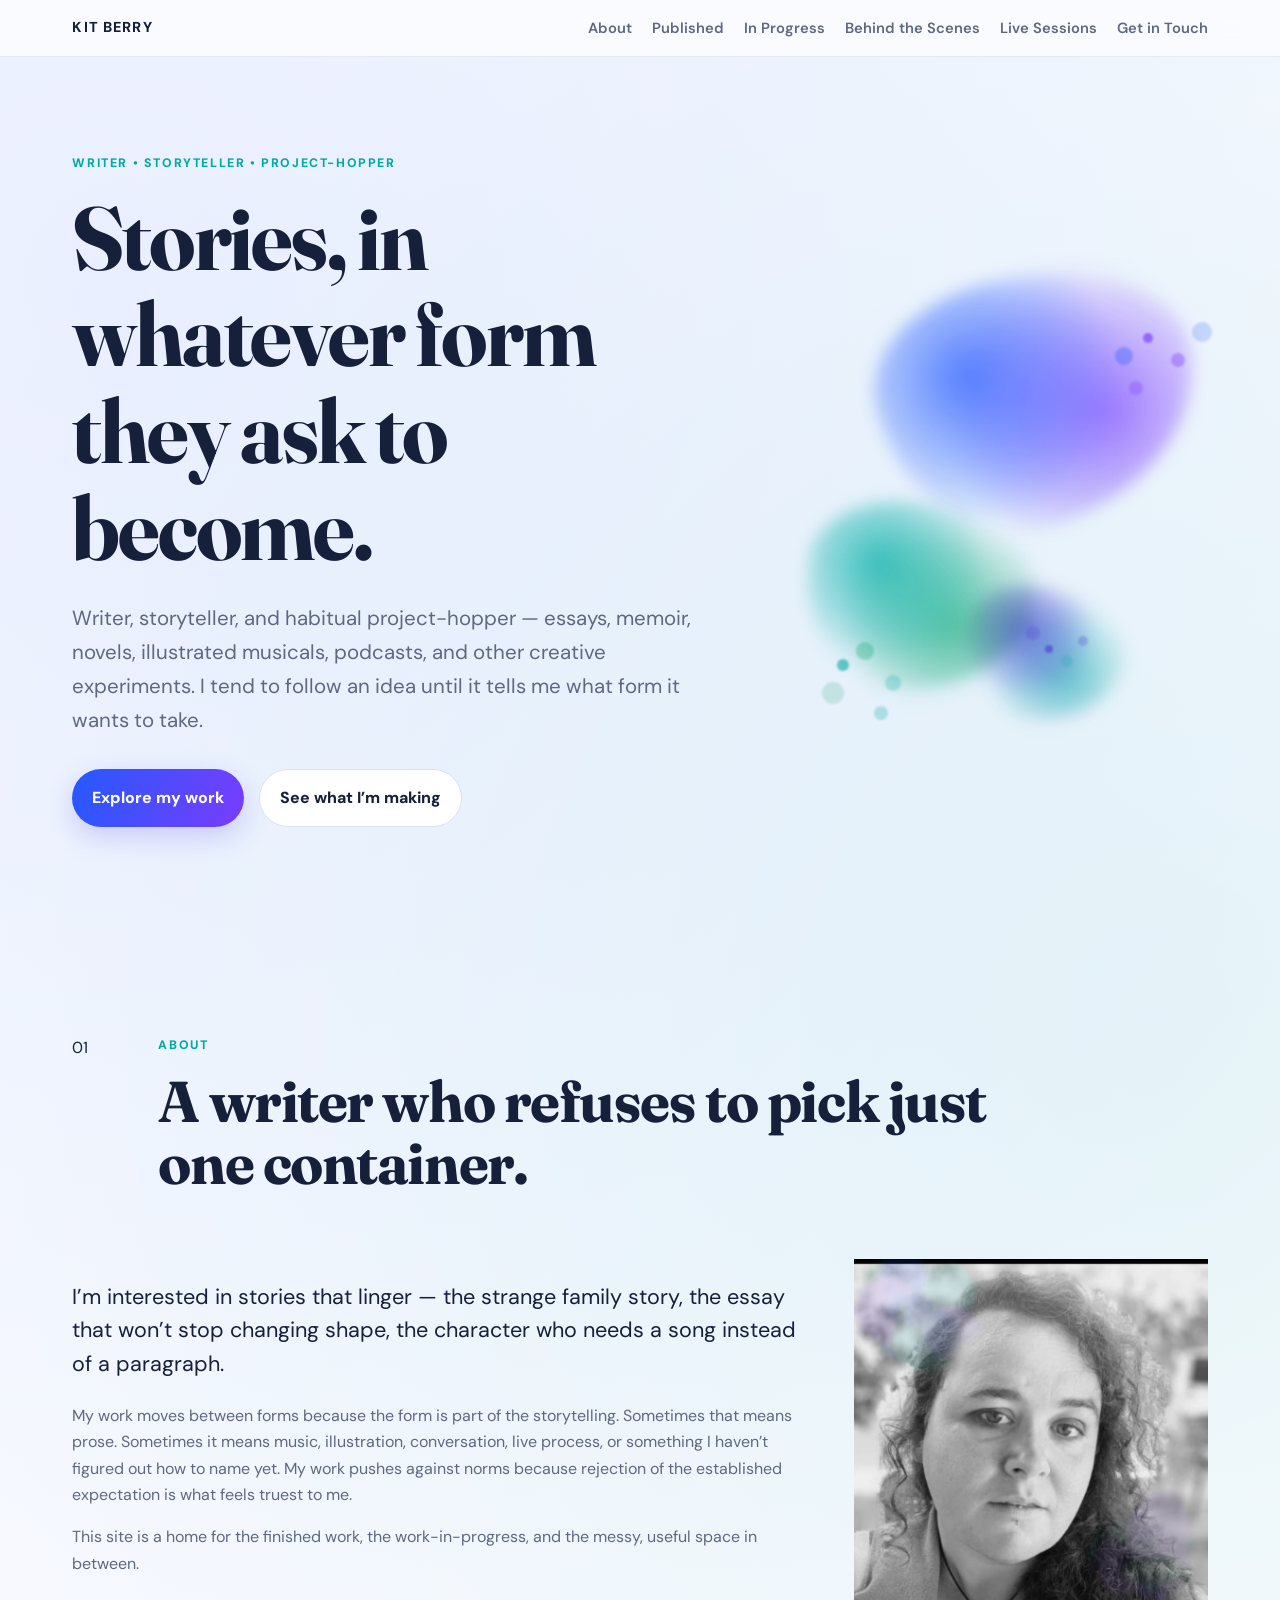
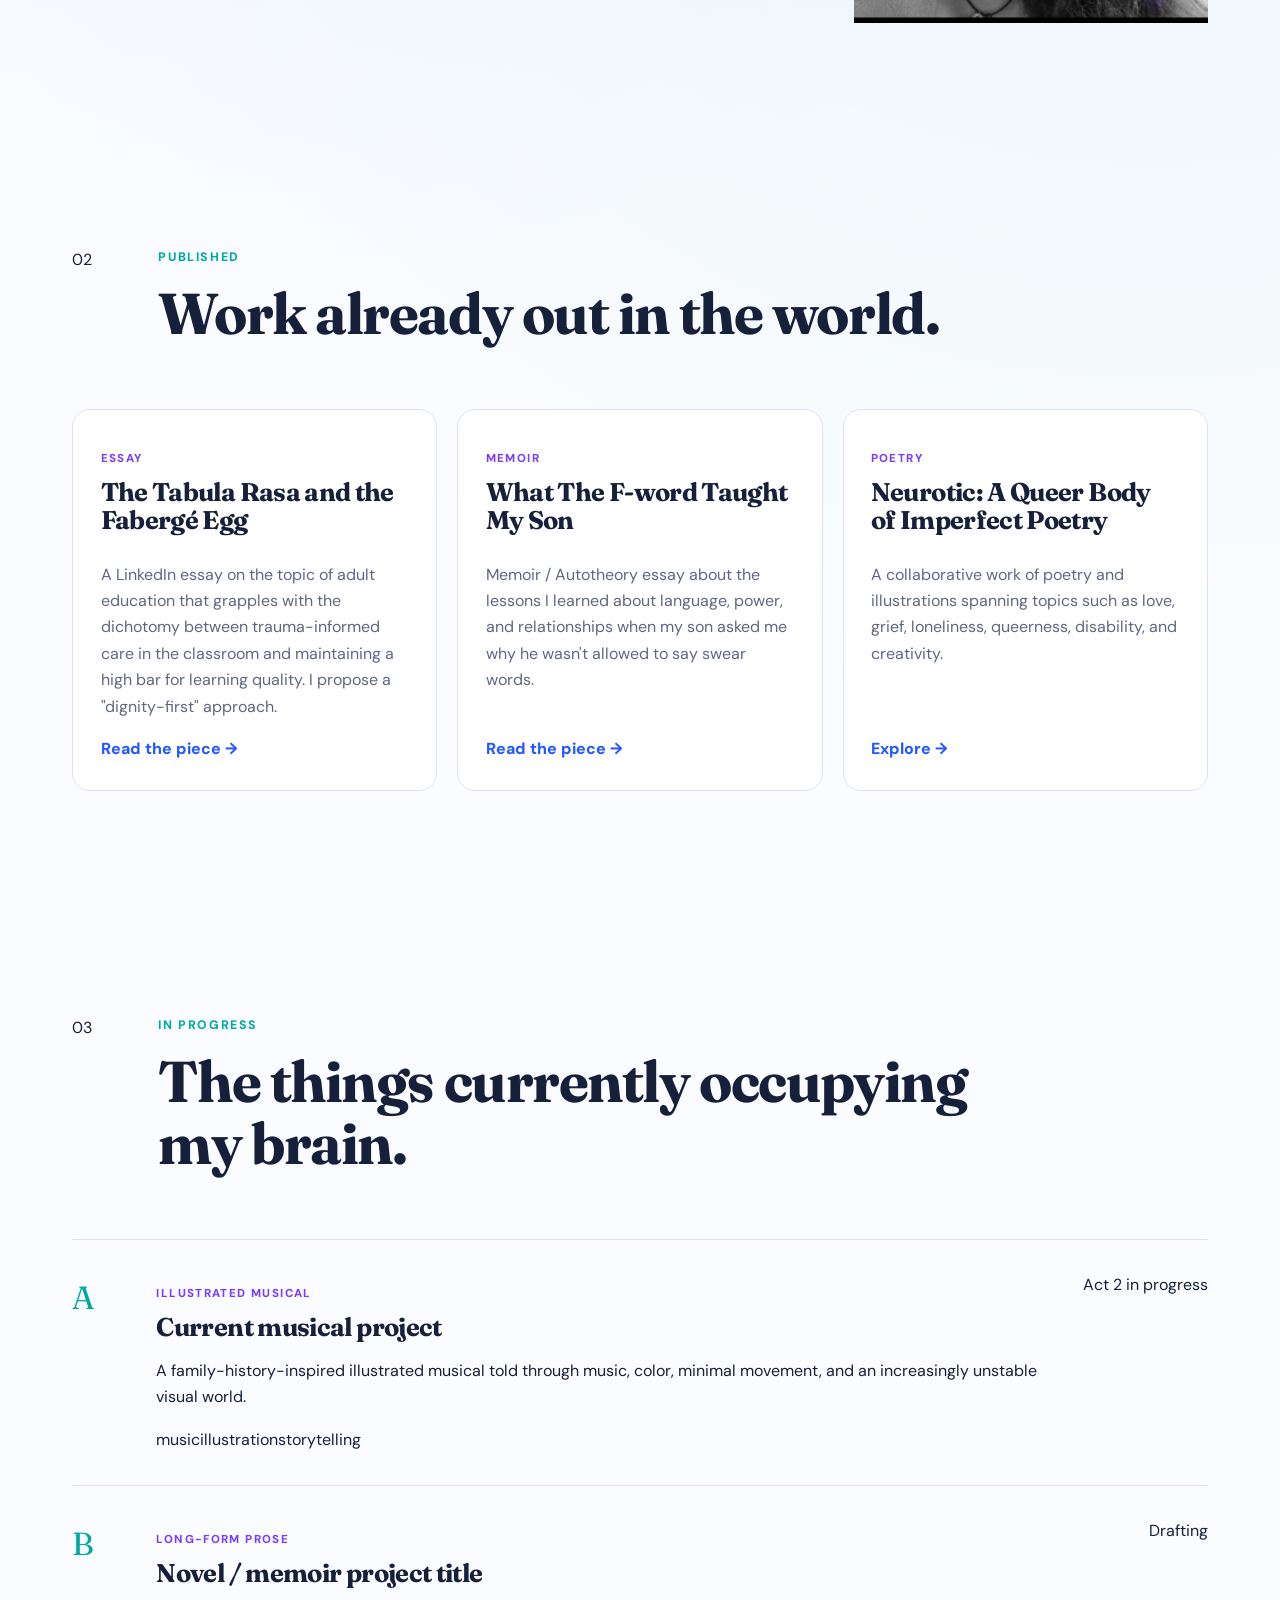
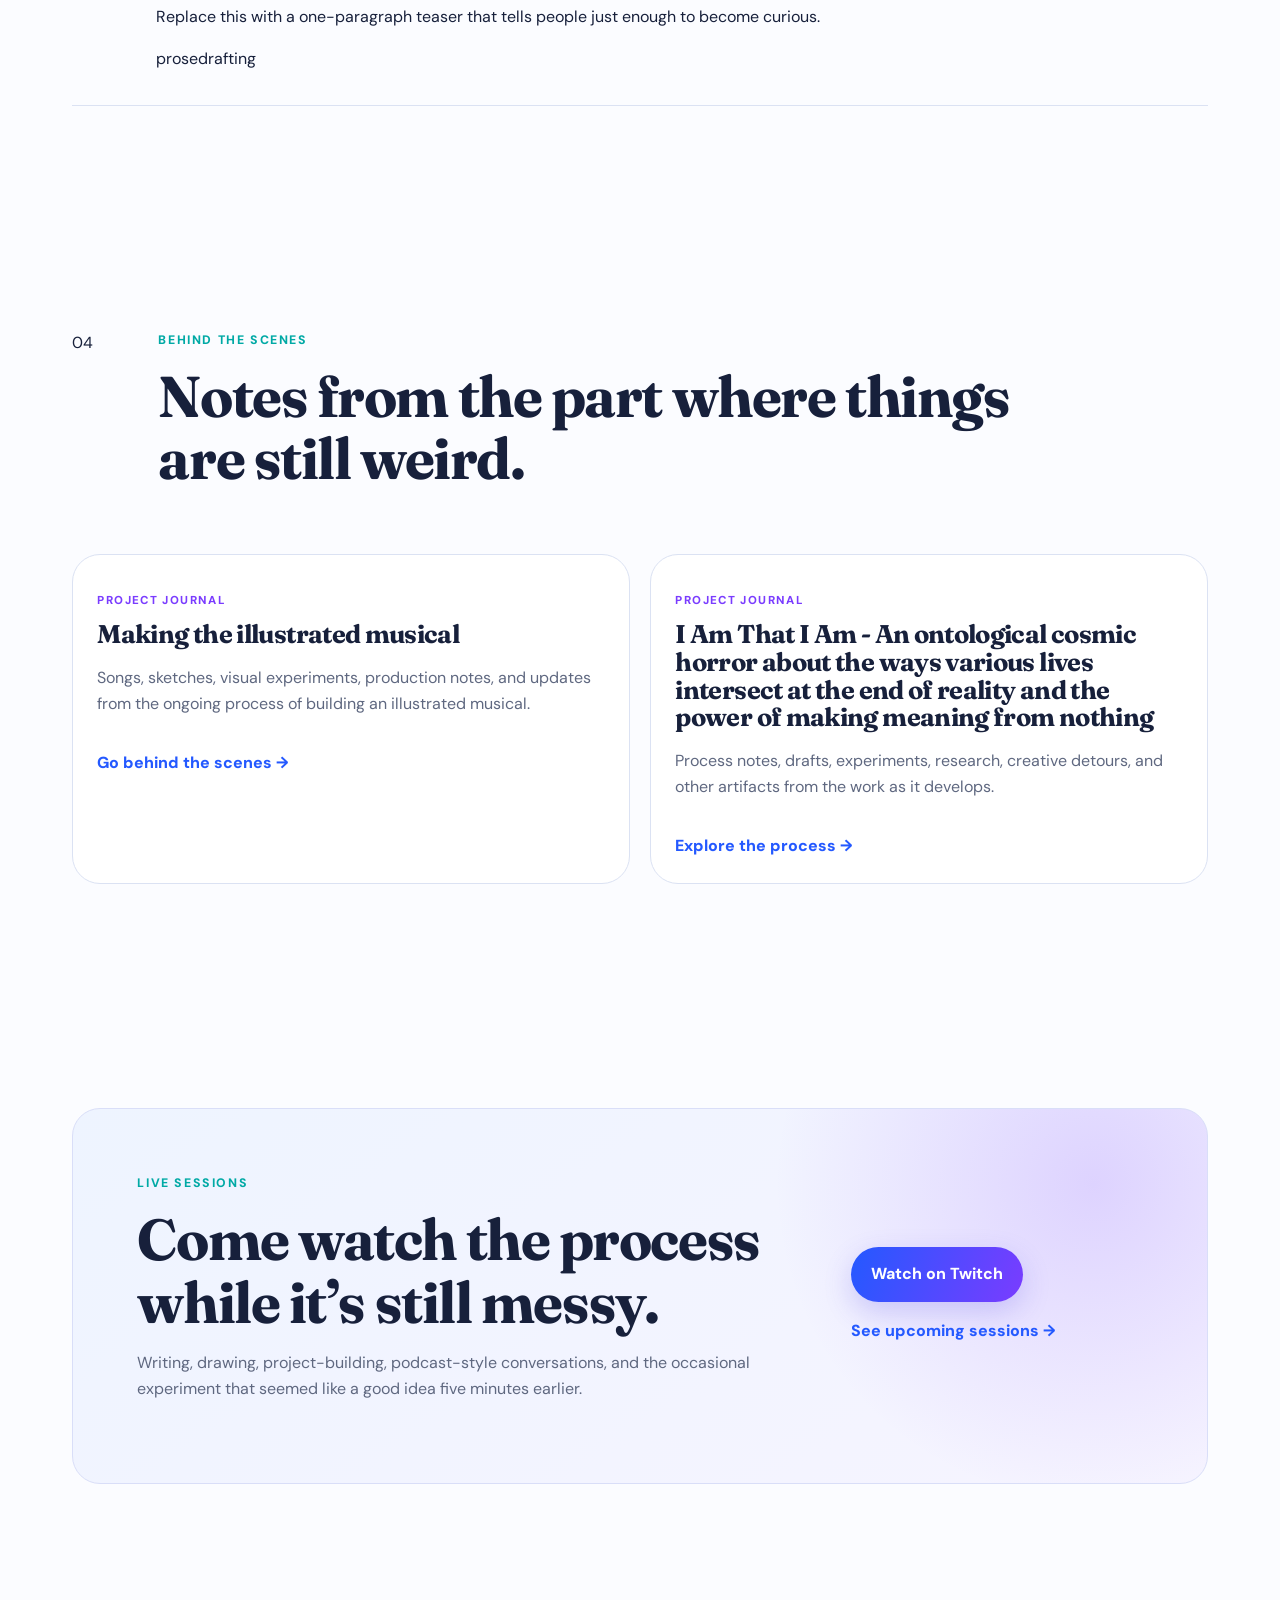
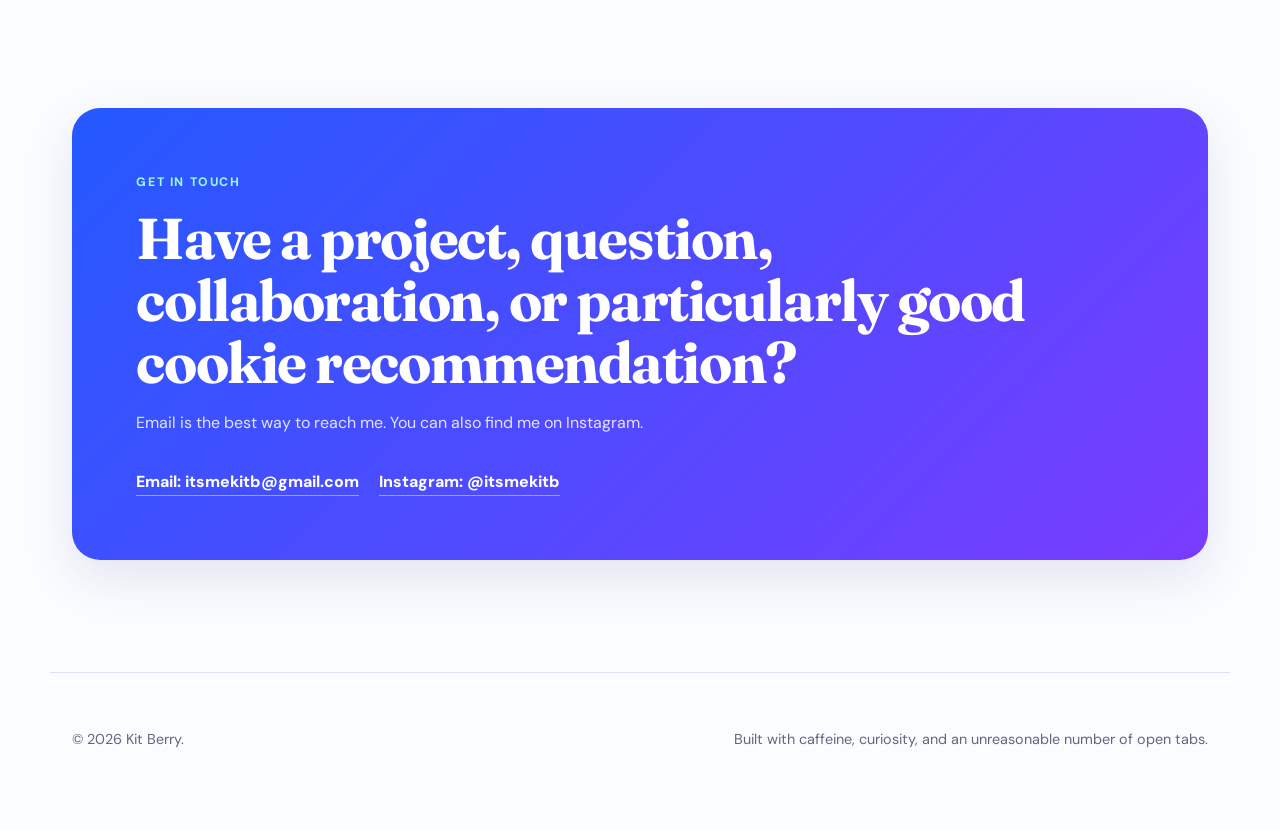
==== commit ee731c0b: "Update index.html fixing projects link and adding novel copy" ====
--- a/index.html
+++ b/index.html
@@ -163,7 +163,7 @@
 
     <a
       class="process-card-link"
-      href="projects/musical.html"
+      href="project/musical.html"
     >
       <article class="process-card">
         <div class="process-art purple"></div>
@@ -190,7 +190,7 @@
 
     <a
       class="process-card-link"
-      href="projects/PLACEHOLDER-PROJECT.html"
+      href="project/iamthatiam.html"
     >
       <article class="process-card">
         <div class="process-art teal"></div>
@@ -199,7 +199,7 @@
           <p class="work-type">Project Journal</p>
 
           <h3>
-            Another project goes here
+            I Am That I Am - An ontological cosmic horror about the ways various lives intersect at the end of reality and the power of making meaning from nothing
           </h3>
 
           <p>
--- a/styles.css
+++ b/styles.css
@@ -676,6 +676,34 @@
   border: 4px solid rgba(255, 255, 255, 0.75);
 }
 
+.process-card-link {
+  text-decoration: none;
+  color: inherit;
+  display: block;
+}
+
+.process-card-link .process-card {
+  height: 100%;
+
+  transition:
+    transform 0.18s ease,
+    box-shadow 0.18s ease,
+    border-color 0.18s ease;
+}
+
+.process-card-link:hover .process-card {
+  transform: translateY(-4px);
+  box-shadow: var(--shadow);
+  border-color: rgba(122, 60, 255, 0.35);
+}
+
+.process-link-text {
+  display: inline-block;
+  margin-top: 1rem;
+  color: var(--blue);
+  font-weight: 800;
+}
+
 .visual-purple {
   background:
     linear-gradient(
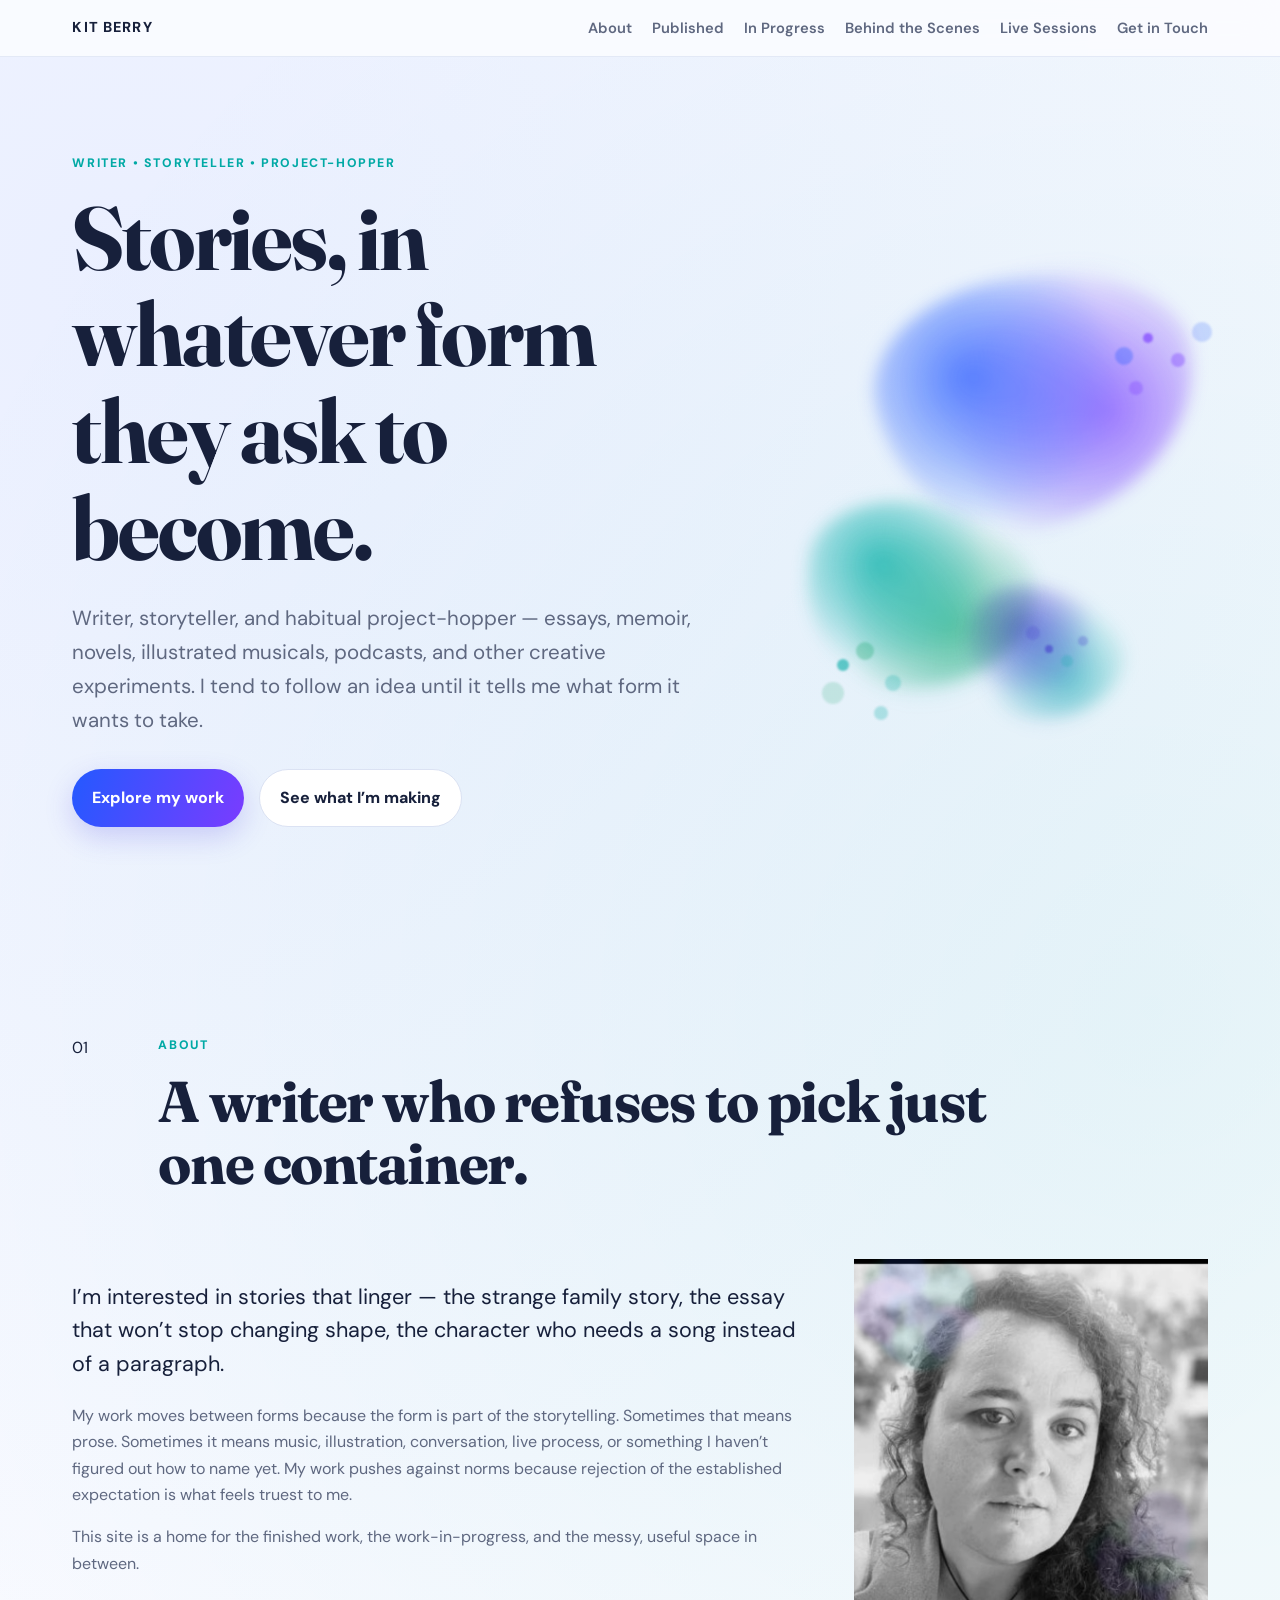
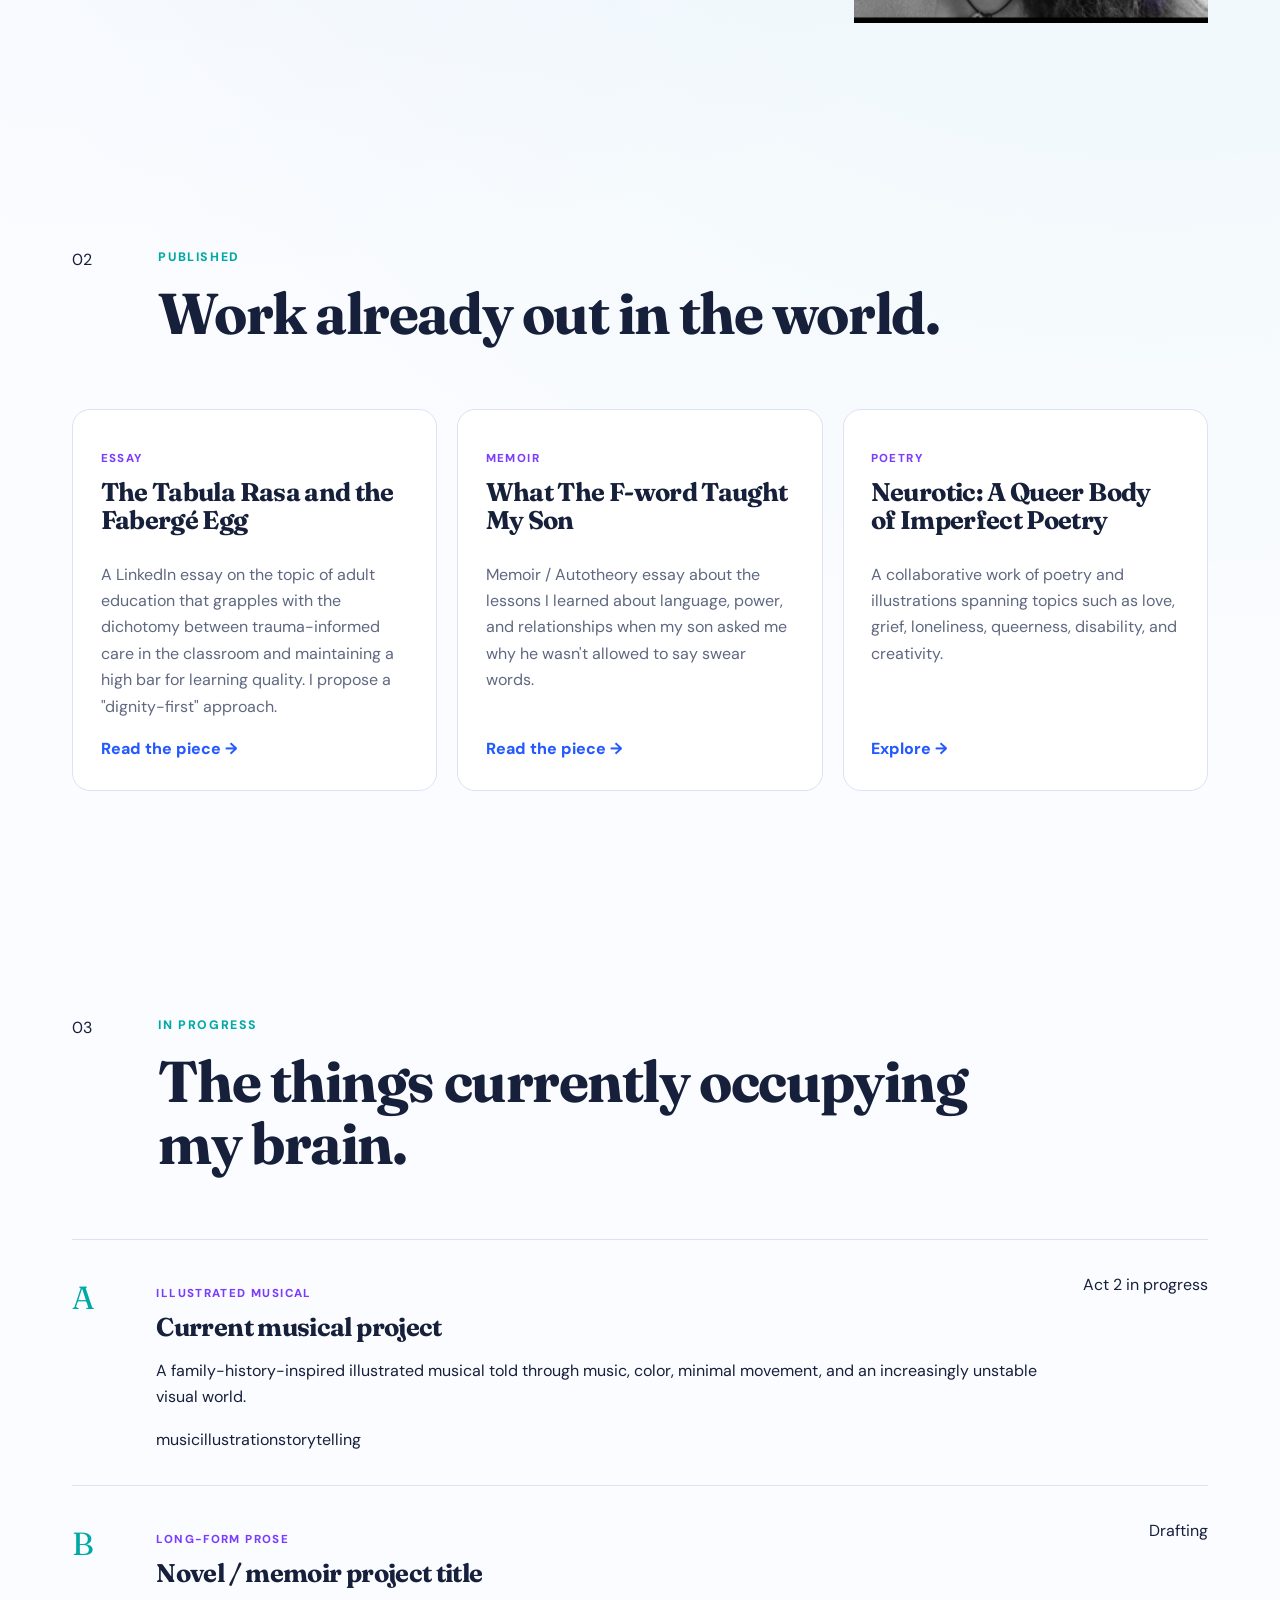
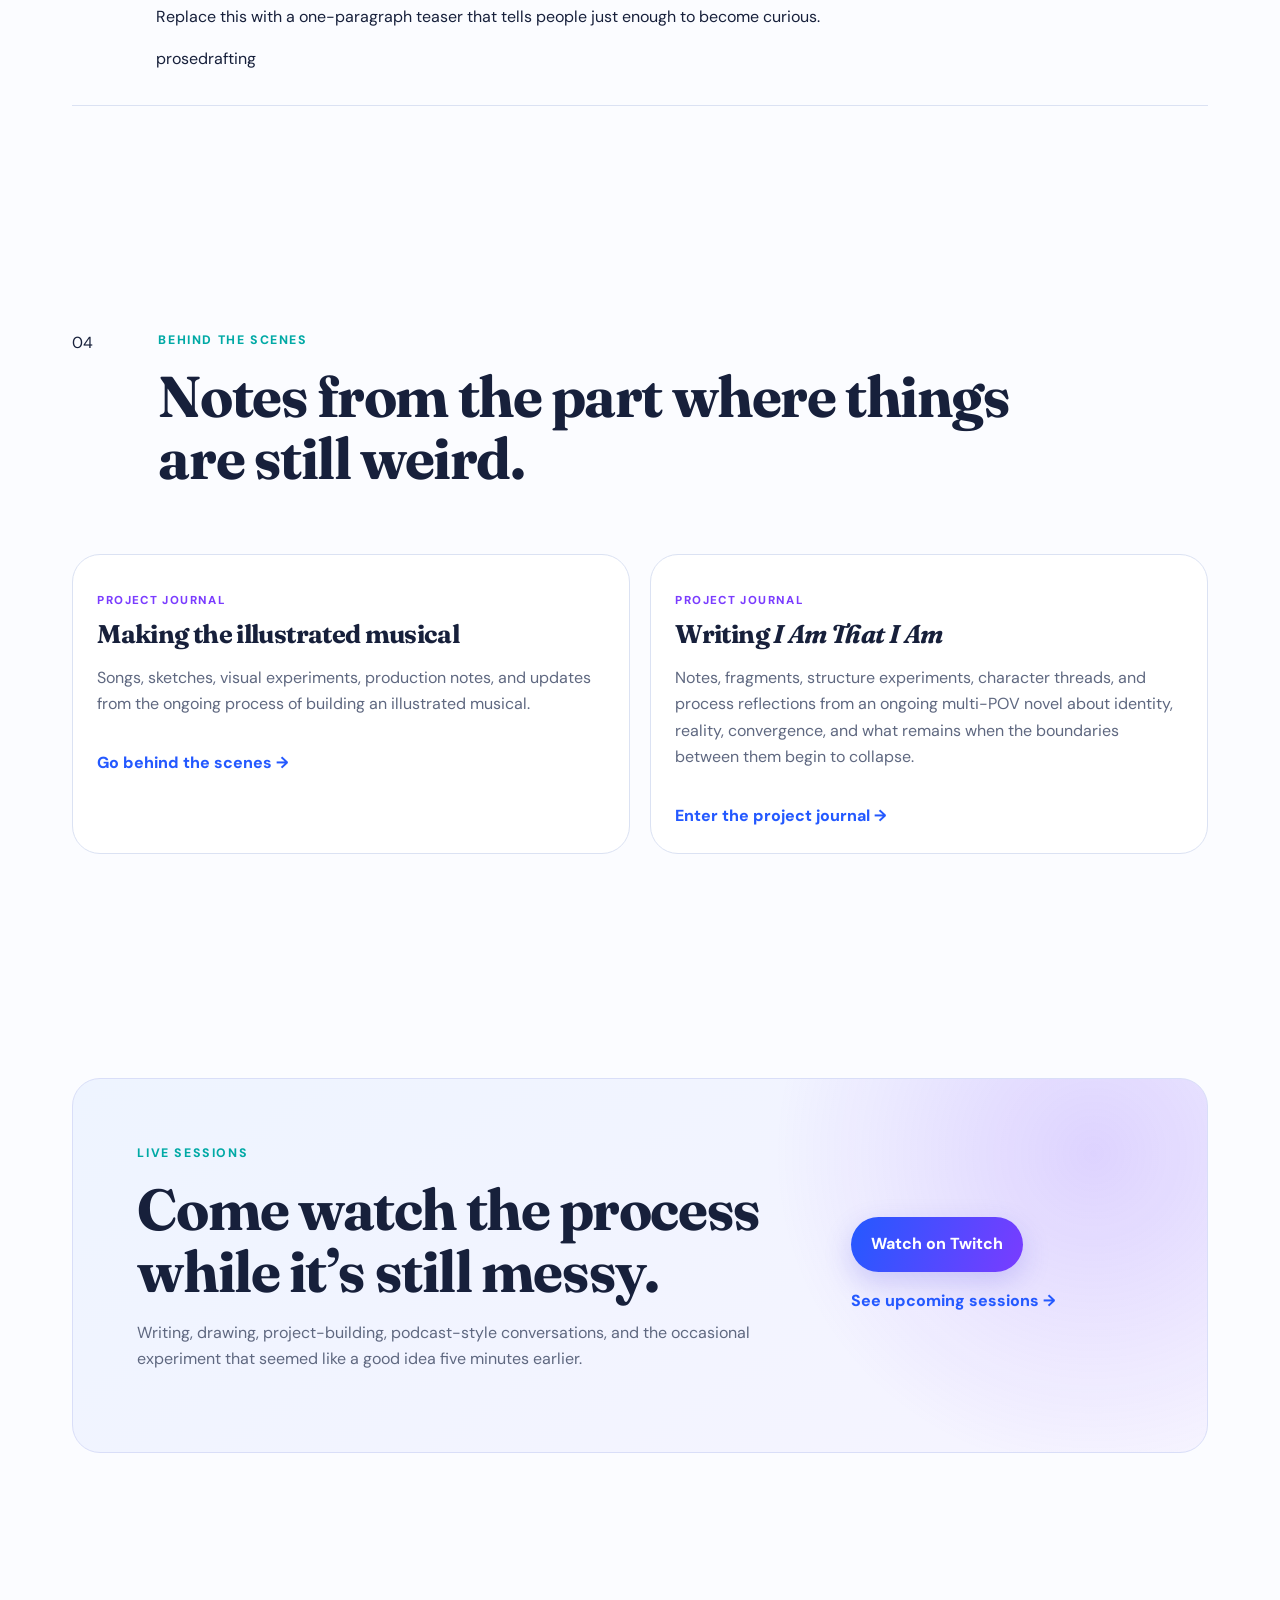
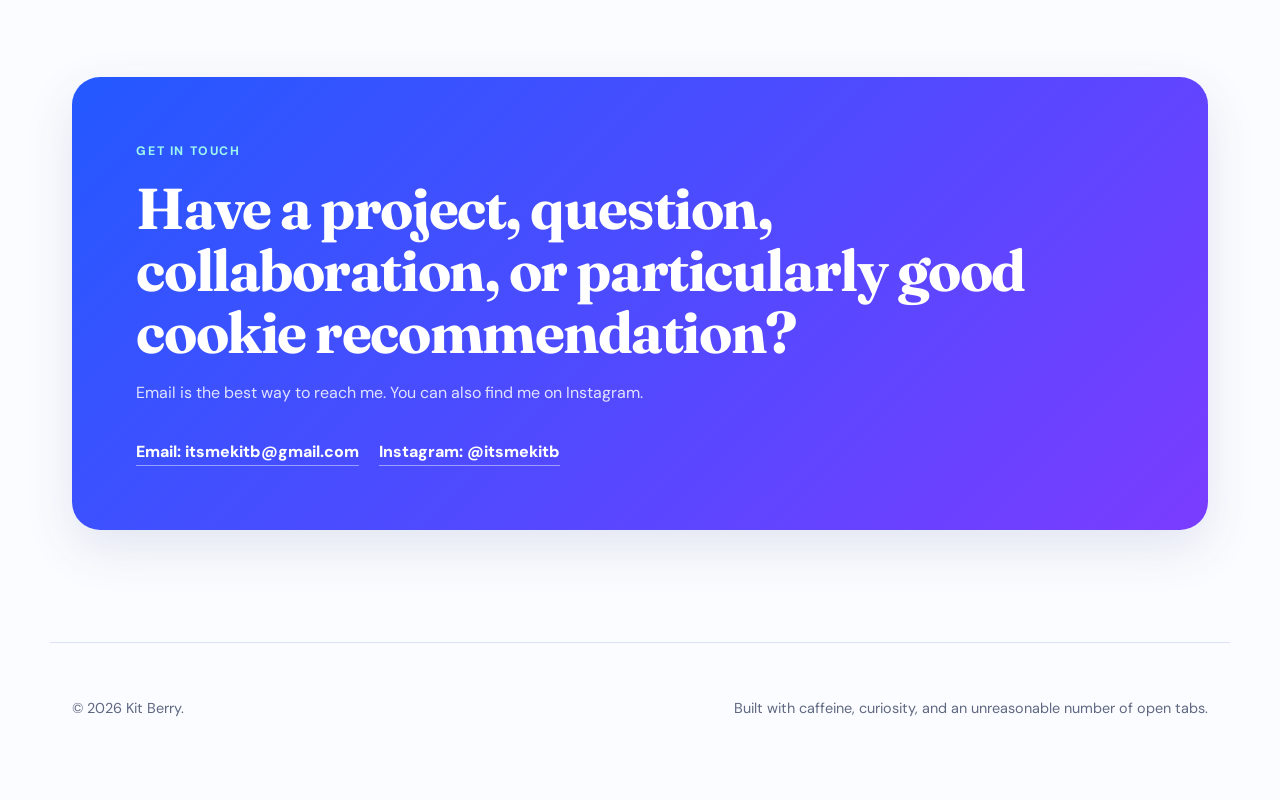
==== commit 4f124f29: "Update index.html updating blog link copy" ====
--- a/index.html
+++ b/index.html
@@ -188,6 +188,7 @@
       </article>
     </a>
 
+
     <a
       class="process-card-link"
       href="project/iamthatiam.html"
@@ -199,17 +200,18 @@
           <p class="work-type">Project Journal</p>
 
           <h3>
-            I Am That I Am - An ontological cosmic horror about the ways various lives intersect at the end of reality and the power of making meaning from nothing
+            Writing <em>I Am That I Am</em>
           </h3>
 
           <p>
-            Process notes, drafts, experiments, research,
-            creative detours, and other artifacts from the work
-            as it develops.
+            Notes, fragments, structure experiments, character threads,
+            and process reflections from an ongoing multi-POV novel
+            about identity, reality, convergence, and what remains
+            when the boundaries between them begin to collapse.
           </p>
 
           <span class="process-link-text">
-            Explore the process →
+            Enter the project journal →
           </span>
         </div>
       </article>
--- a/styles.css
+++ b/styles.css
@@ -823,6 +823,52 @@
   font-size: 0.9rem;
 }
 
+/* Project page hero */
+
+.project-page-hero {
+  max-width: var(--max);
+  margin: 0 auto;
+  padding: 6rem 1.4rem 5rem;
+}
+
+.project-page-intro {
+  max-width: 850px;
+}
+
+.project-page-lead {
+  max-width: 760px;
+  color: var(--muted);
+  font-size: 1.25rem;
+}
+
+.back-link {
+  display: inline-block;
+  margin-bottom: 2rem;
+  text-decoration: none;
+  color: var(--blue);
+  font-weight: 700;
+}
+
+.back-link:hover {
+  text-decoration: underline;
+}
+
+.project-meta {
+  display: flex;
+  flex-wrap: wrap;
+  gap: 0.7rem;
+  margin-top: 2rem;
+}
+
+.project-meta span {
+  padding: 0.5rem 0.8rem;
+  border: 1px solid var(--line);
+  border-radius: 999px;
+  background: white;
+  color: var(--muted);
+  font-size: 0.85rem;
+}
+
 /* Tablet */
 
 @media (max-width: 900px) {
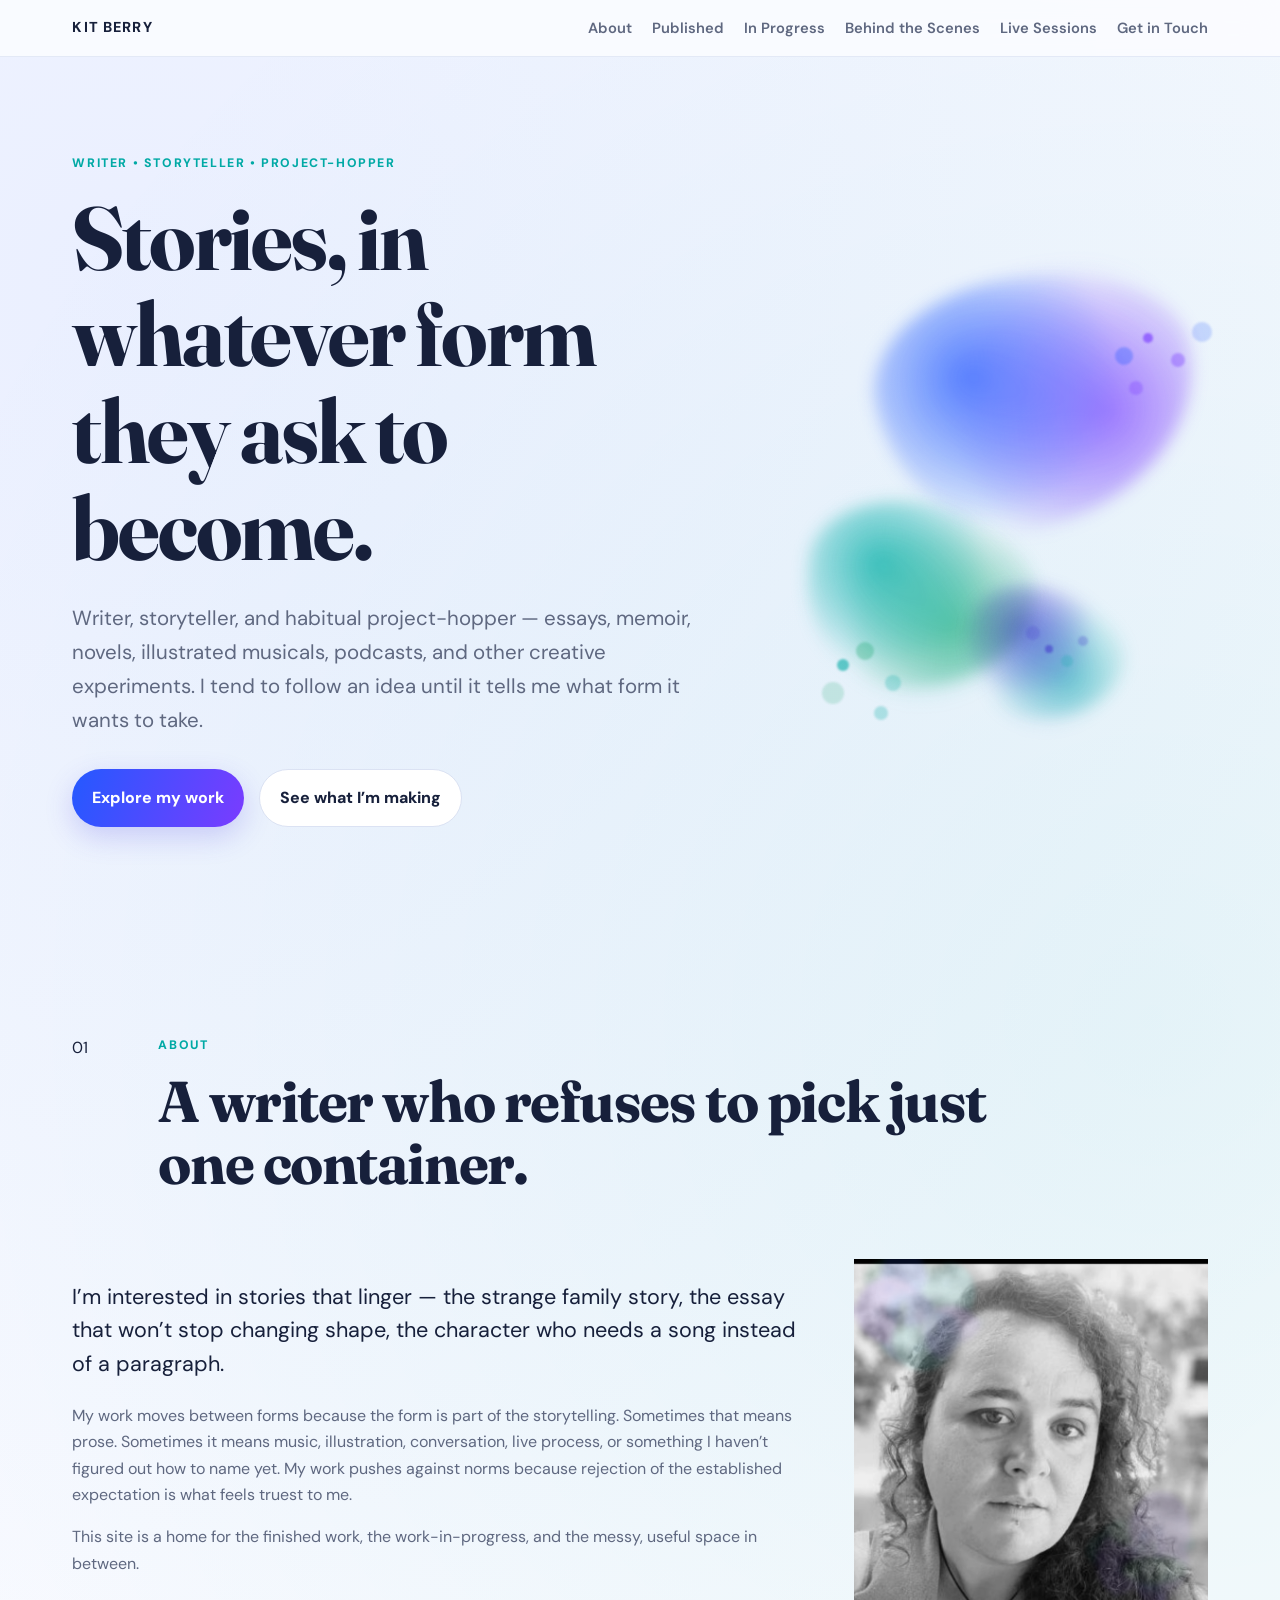
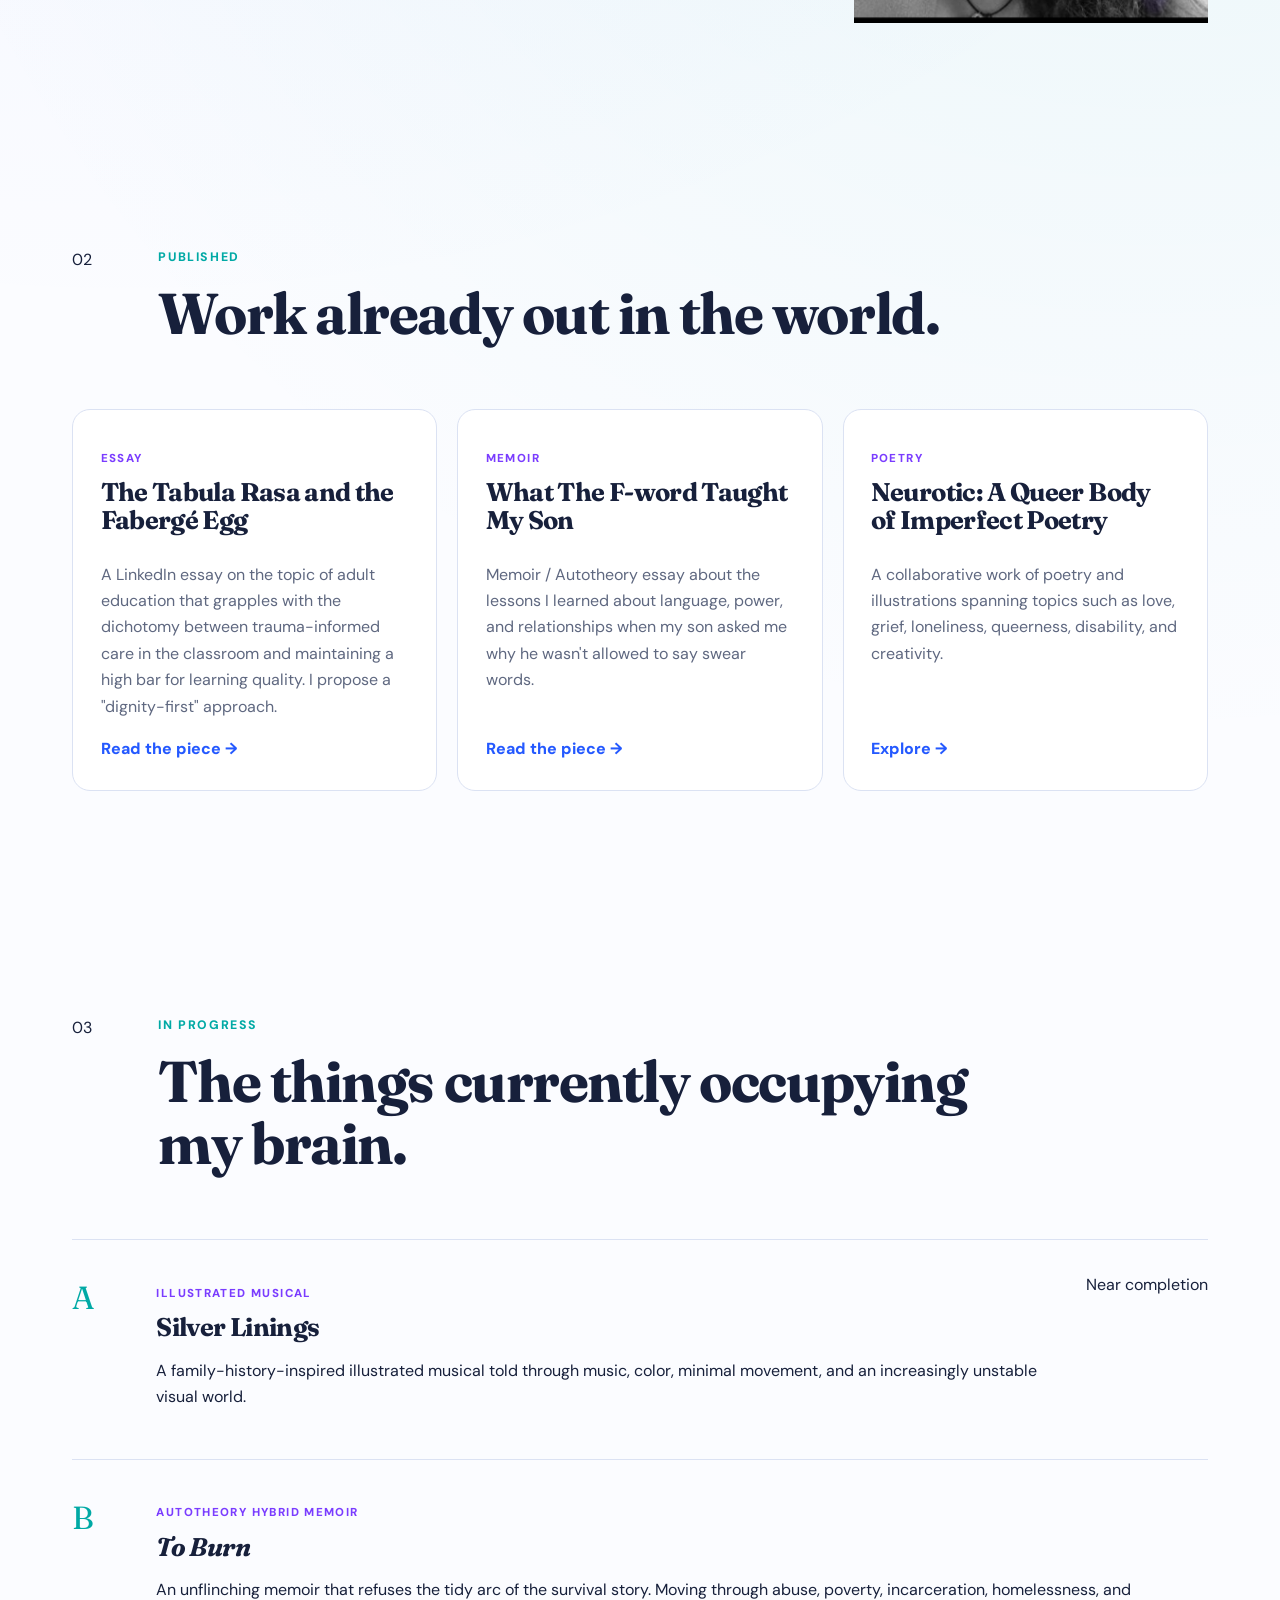
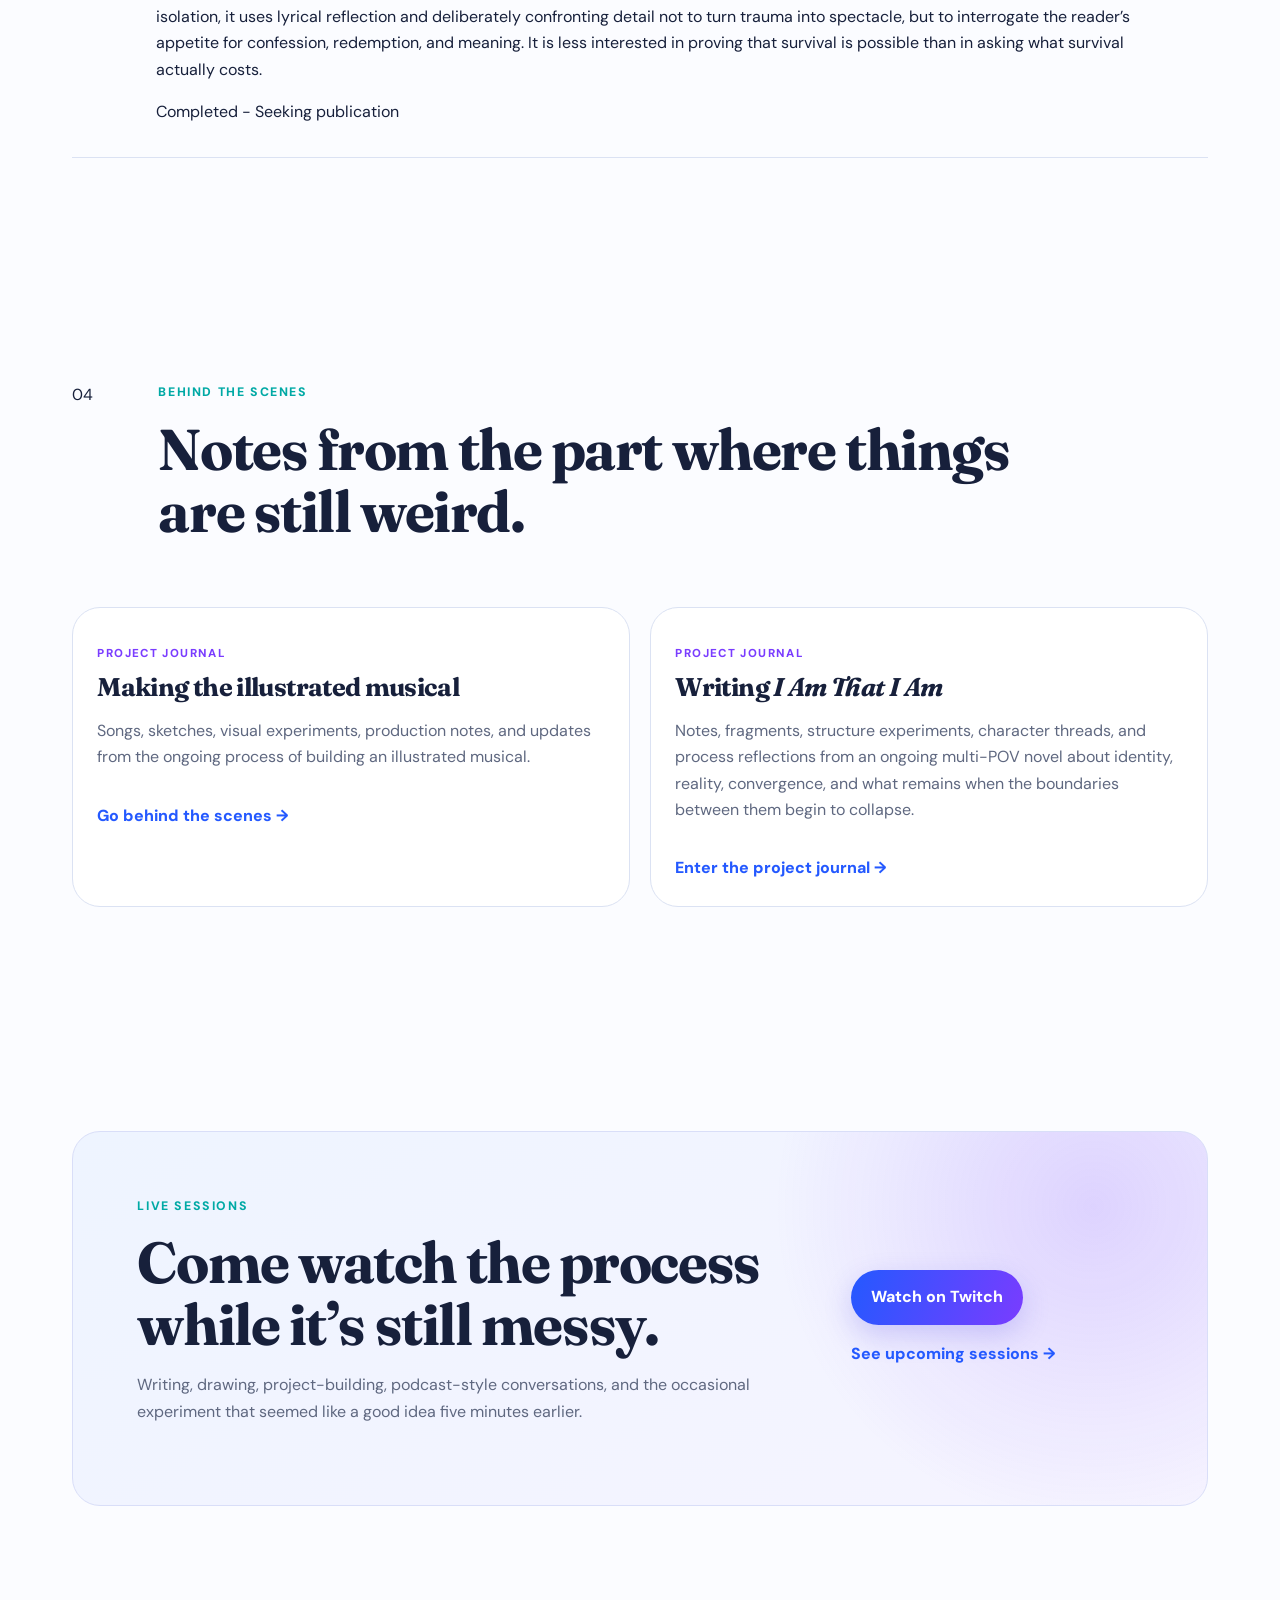
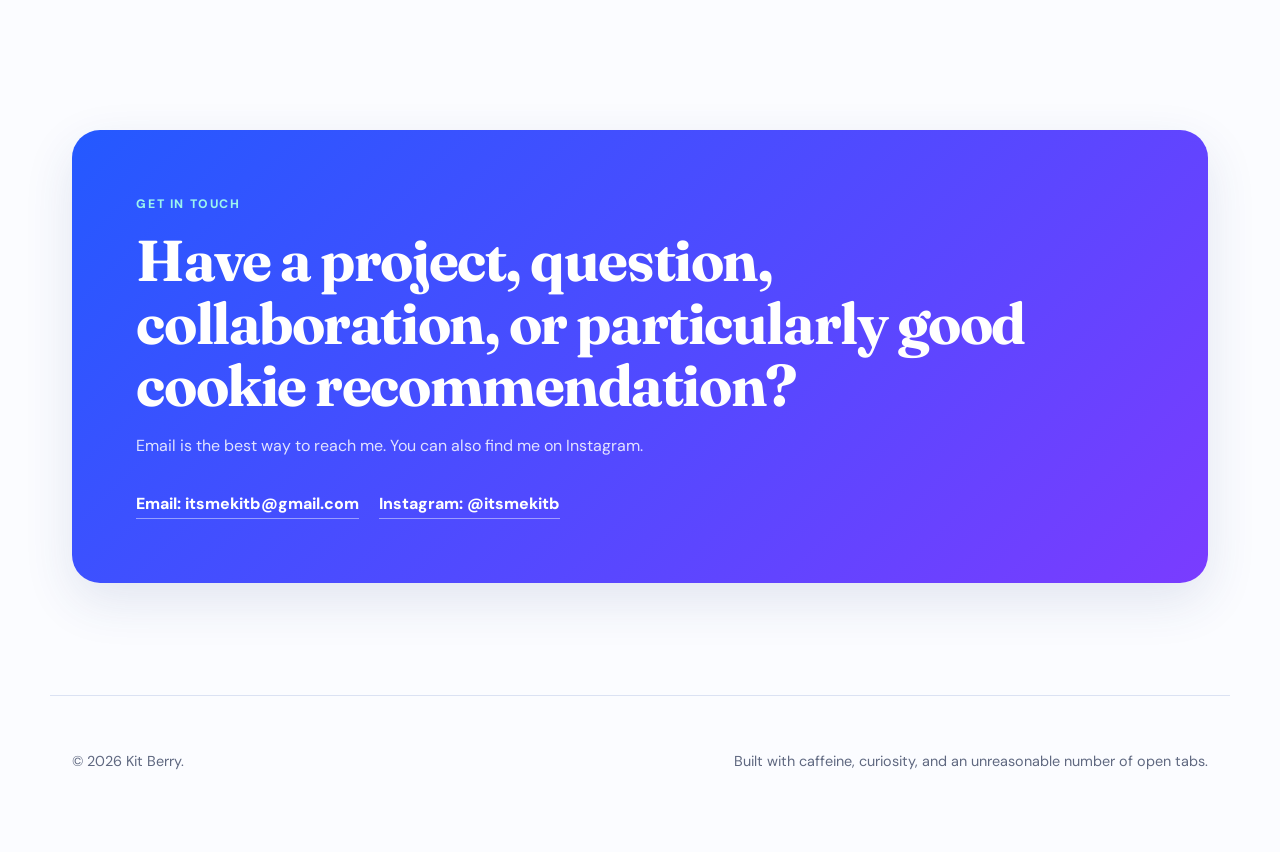
==== commit 9012c62f: "Update index.html updated the coming soon section" ====
--- a/index.html
+++ b/index.html
@@ -142,10 +142,77 @@
 </section>
 
 <section id="in-progress" class="section">
-  <div class="section-heading"><span>03</span><div><p class="eyebrow">In Progress</p><h2>The things currently occupying my brain.</h2></div></div>
+  <div class="section-heading">
+    <span>03</span>
+
+    <div>
+      <p class="eyebrow">In Progress</p>
+      <h2>The things currently occupying my brain.</h2>
+    </div>
+  </div>
+
   <div class="project-list">
-    <article class="project-row"><div class="project-index">A</div><div><p class="work-type">Illustrated musical</p><h3>Current musical project</h3><p>A family-history-inspired illustrated musical told through music, color, minimal movement, and an increasingly unstable visual world.</p><div class="tags"><span>music</span><span>illustration</span><span>storytelling</span></div></div><div class="status">Act 2 in progress</div></article>
-    <article class="project-row"><div class="project-index">B</div><div><p class="work-type">Long-form prose</p><h3>Novel / memoir project title</h3><p>Replace this with a one-paragraph teaser that tells people just enough to become curious.</p><div class="tags"><span>prose</span><span>drafting</span></div></div><div class="status">Drafting</div></article>
+
+    <article class="project-row">
+      <div class="project-index">
+        A
+      </div>
+
+      <div>
+        <p class="work-type">
+          Illustrated musical
+        </p>
+
+        <h3>
+          Silver Linings
+        </h3>
+
+        <p>
+          A family-history-inspired illustrated musical told through music,
+          color, minimal movement, and an increasingly unstable visual world.
+        </p>
+
+       
+      </div>
+
+      <div class="status">
+        Near completion
+      </div>
+    </article>
+
+
+    <article class="project-row">
+      <div class="project-index">
+        B
+      </div>
+
+      <div>
+        <p class="work-type">
+          Autotheory hybrid memoir
+        </p>
+
+        <h3>
+          <em>To Burn</em>
+        </h3>
+
+        <p>
+          An unflinching memoir that refuses the tidy arc of the survival story.
+  Moving through abuse, poverty, incarceration, homelessness, and isolation,
+  it uses lyrical reflection and deliberately confronting detail not to turn
+  trauma into spectacle, but to interrogate the reader’s appetite for
+  confession, redemption, and meaning.
+
+  It is less interested in proving that survival is possible than in asking
+  what survival actually costs.
+        </p>
+
+       
+
+      <div class="status">
+        Completed - Seeking publication
+      </div>
+    </article>
+
   </div>
 </section>
 
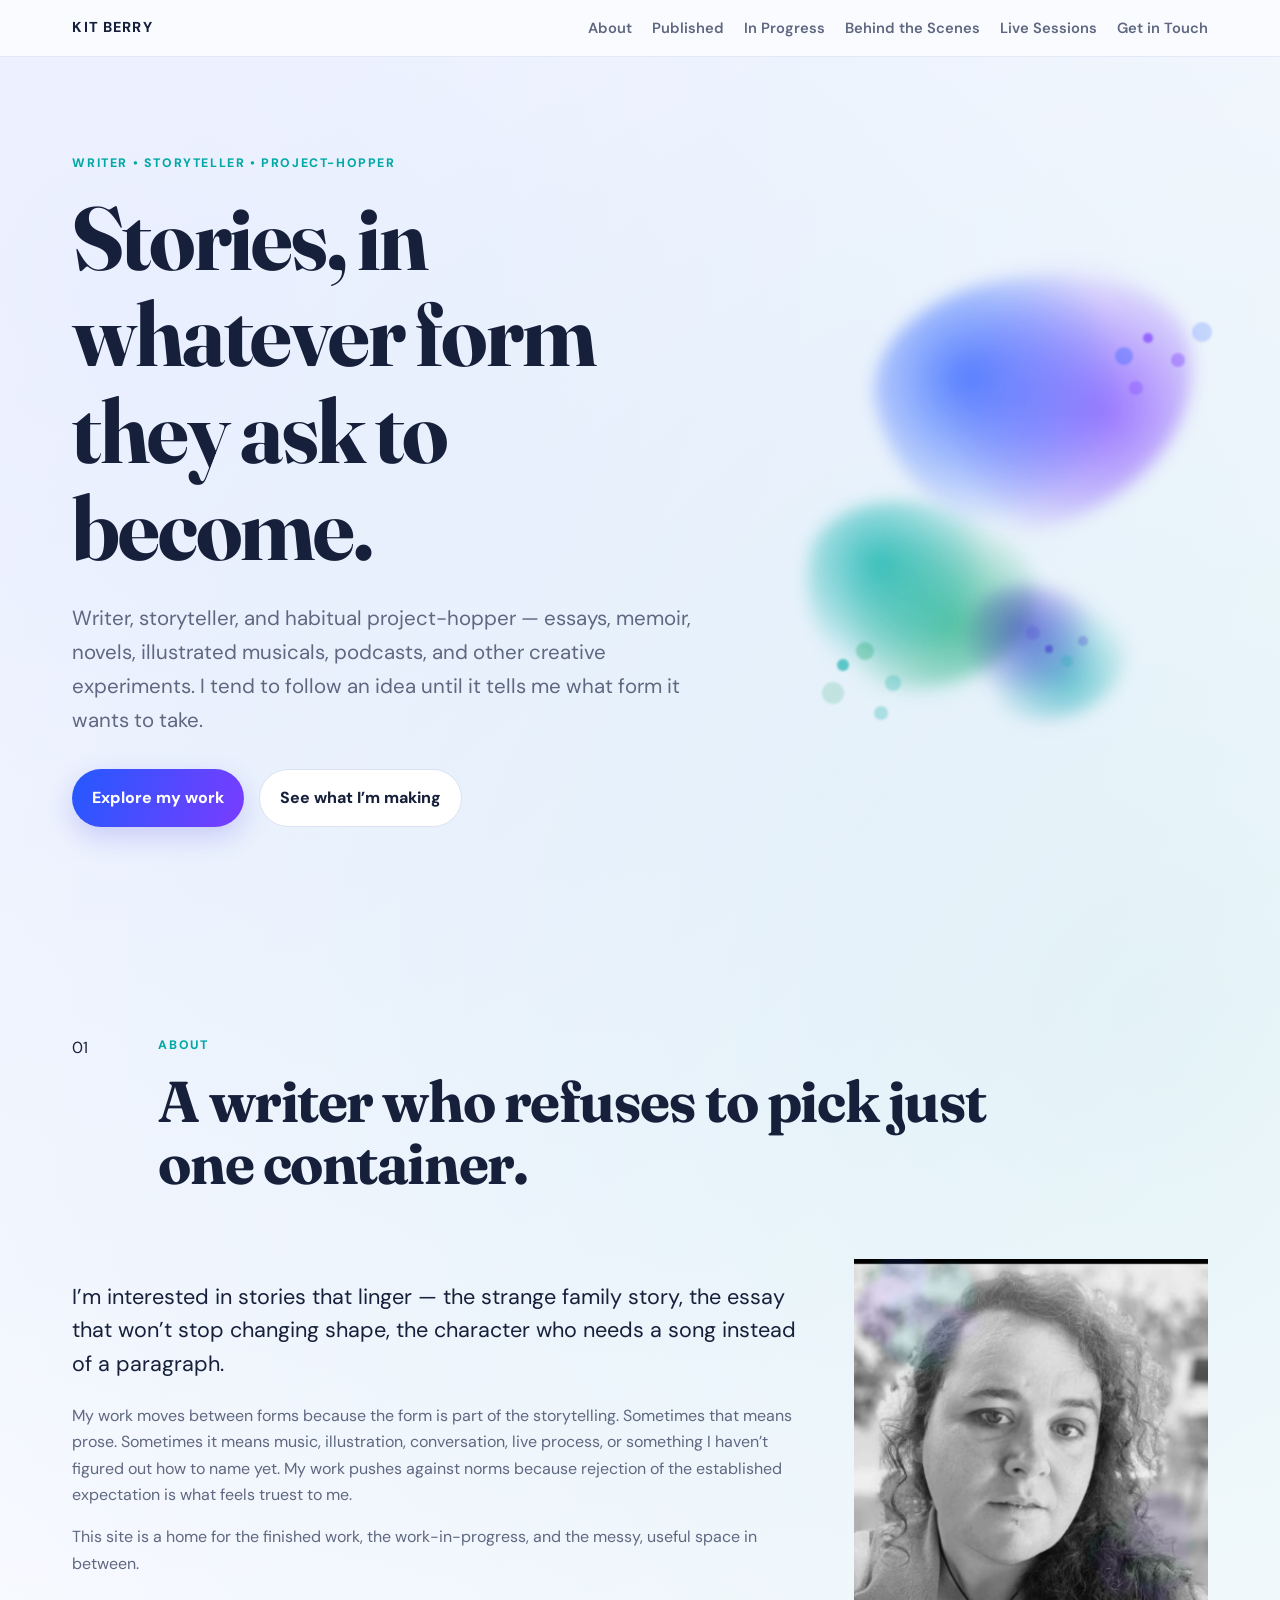
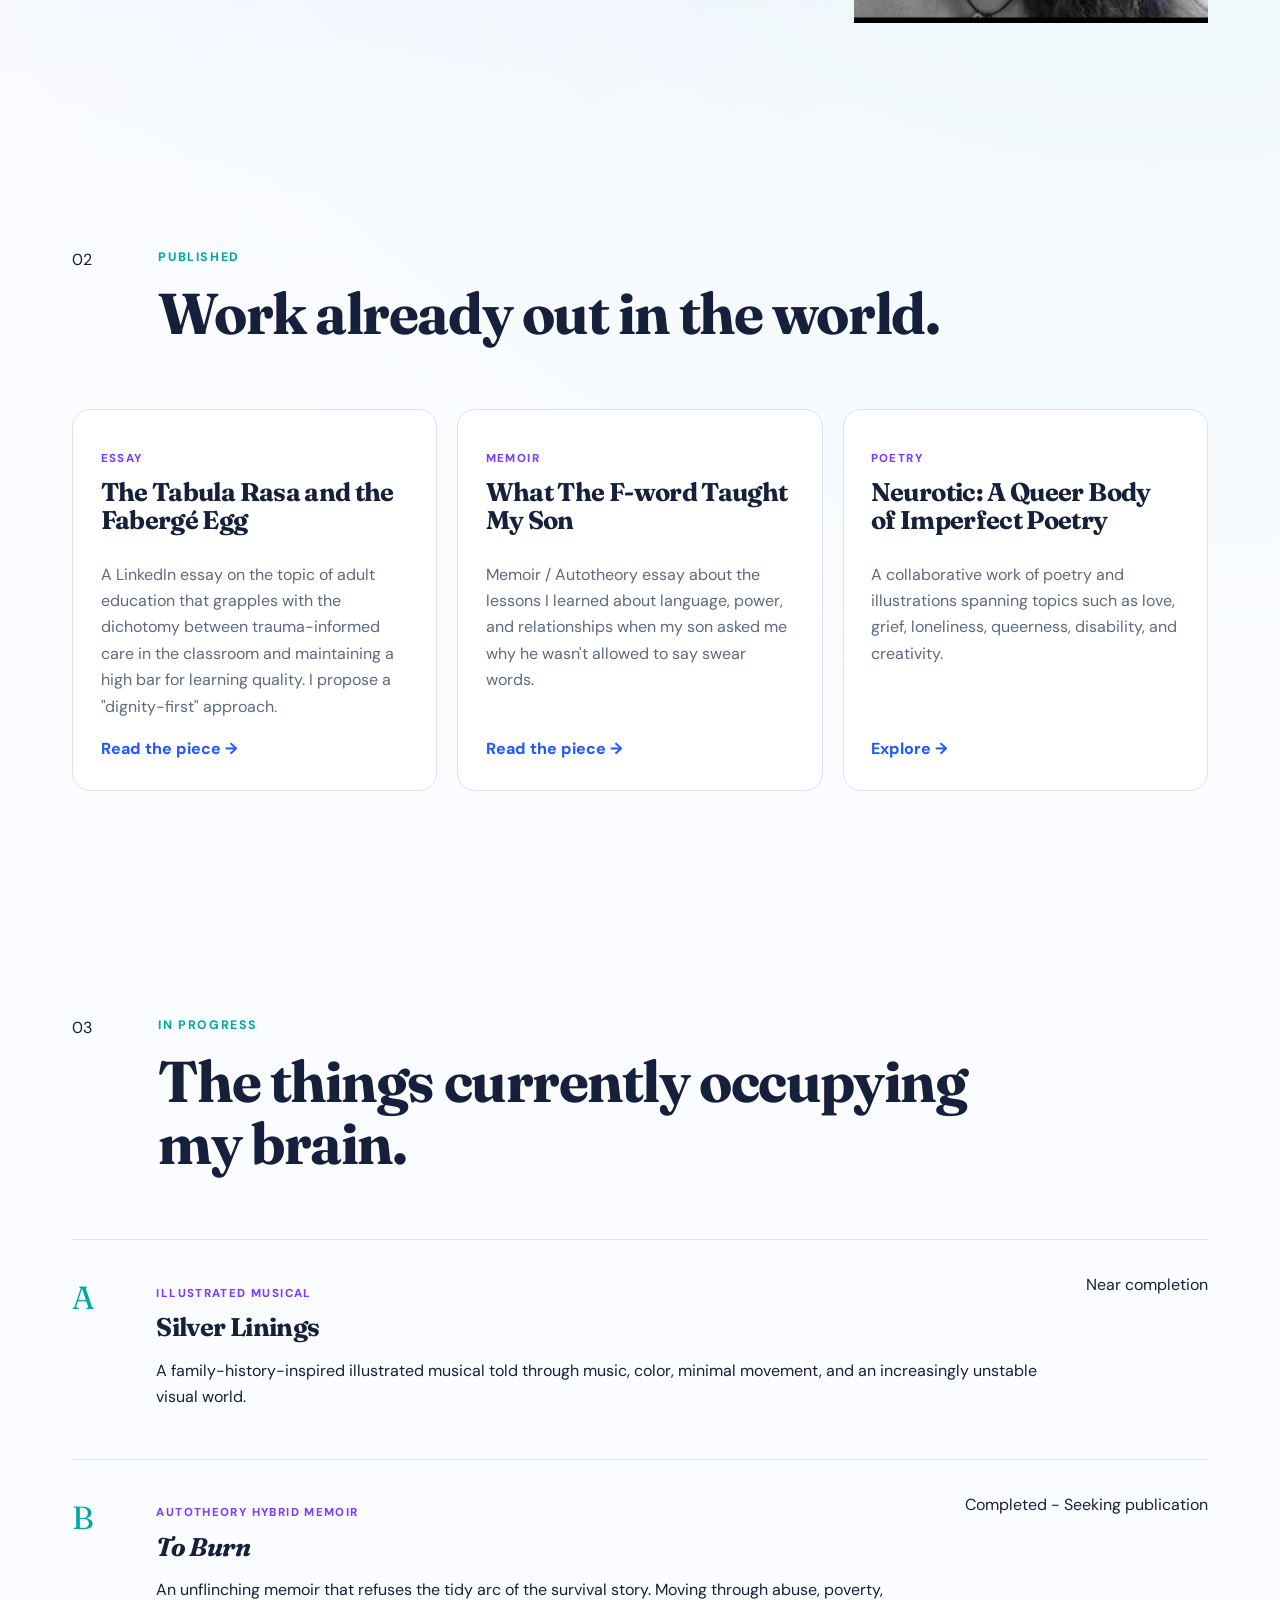
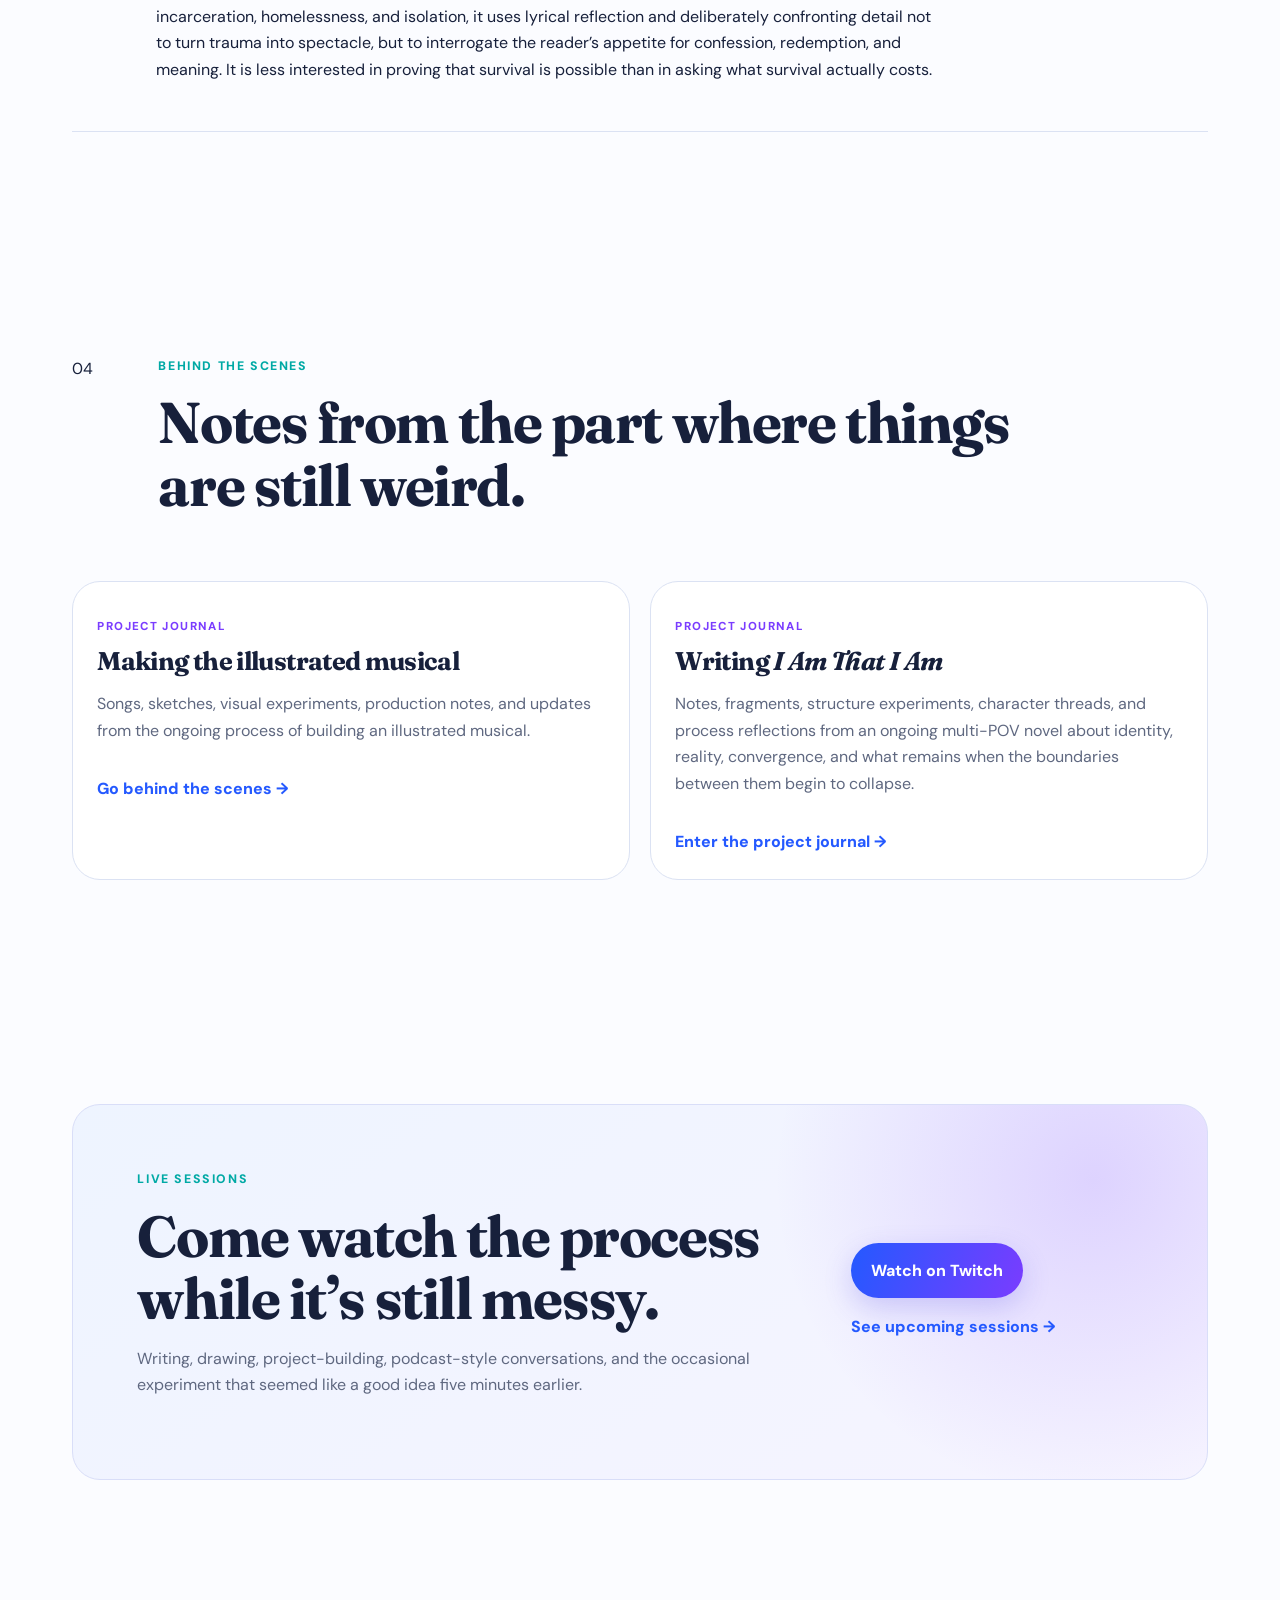
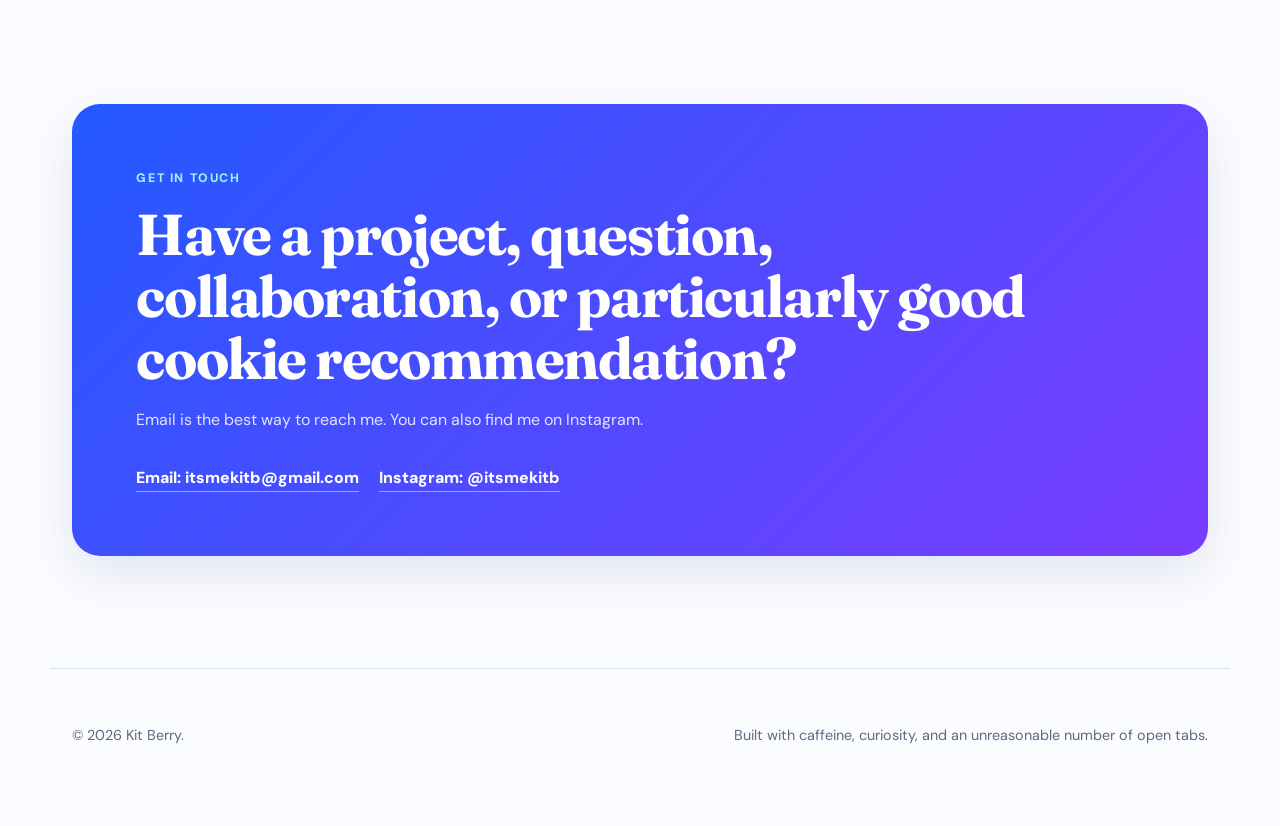
==== commit 0216bc61: "Update index.html forgot to close a loop" ====
--- a/index.html
+++ b/index.html
@@ -206,7 +206,7 @@
   what survival actually costs.
         </p>
 
-       
+       </div>
 
       <div class="status">
         Completed - Seeking publication
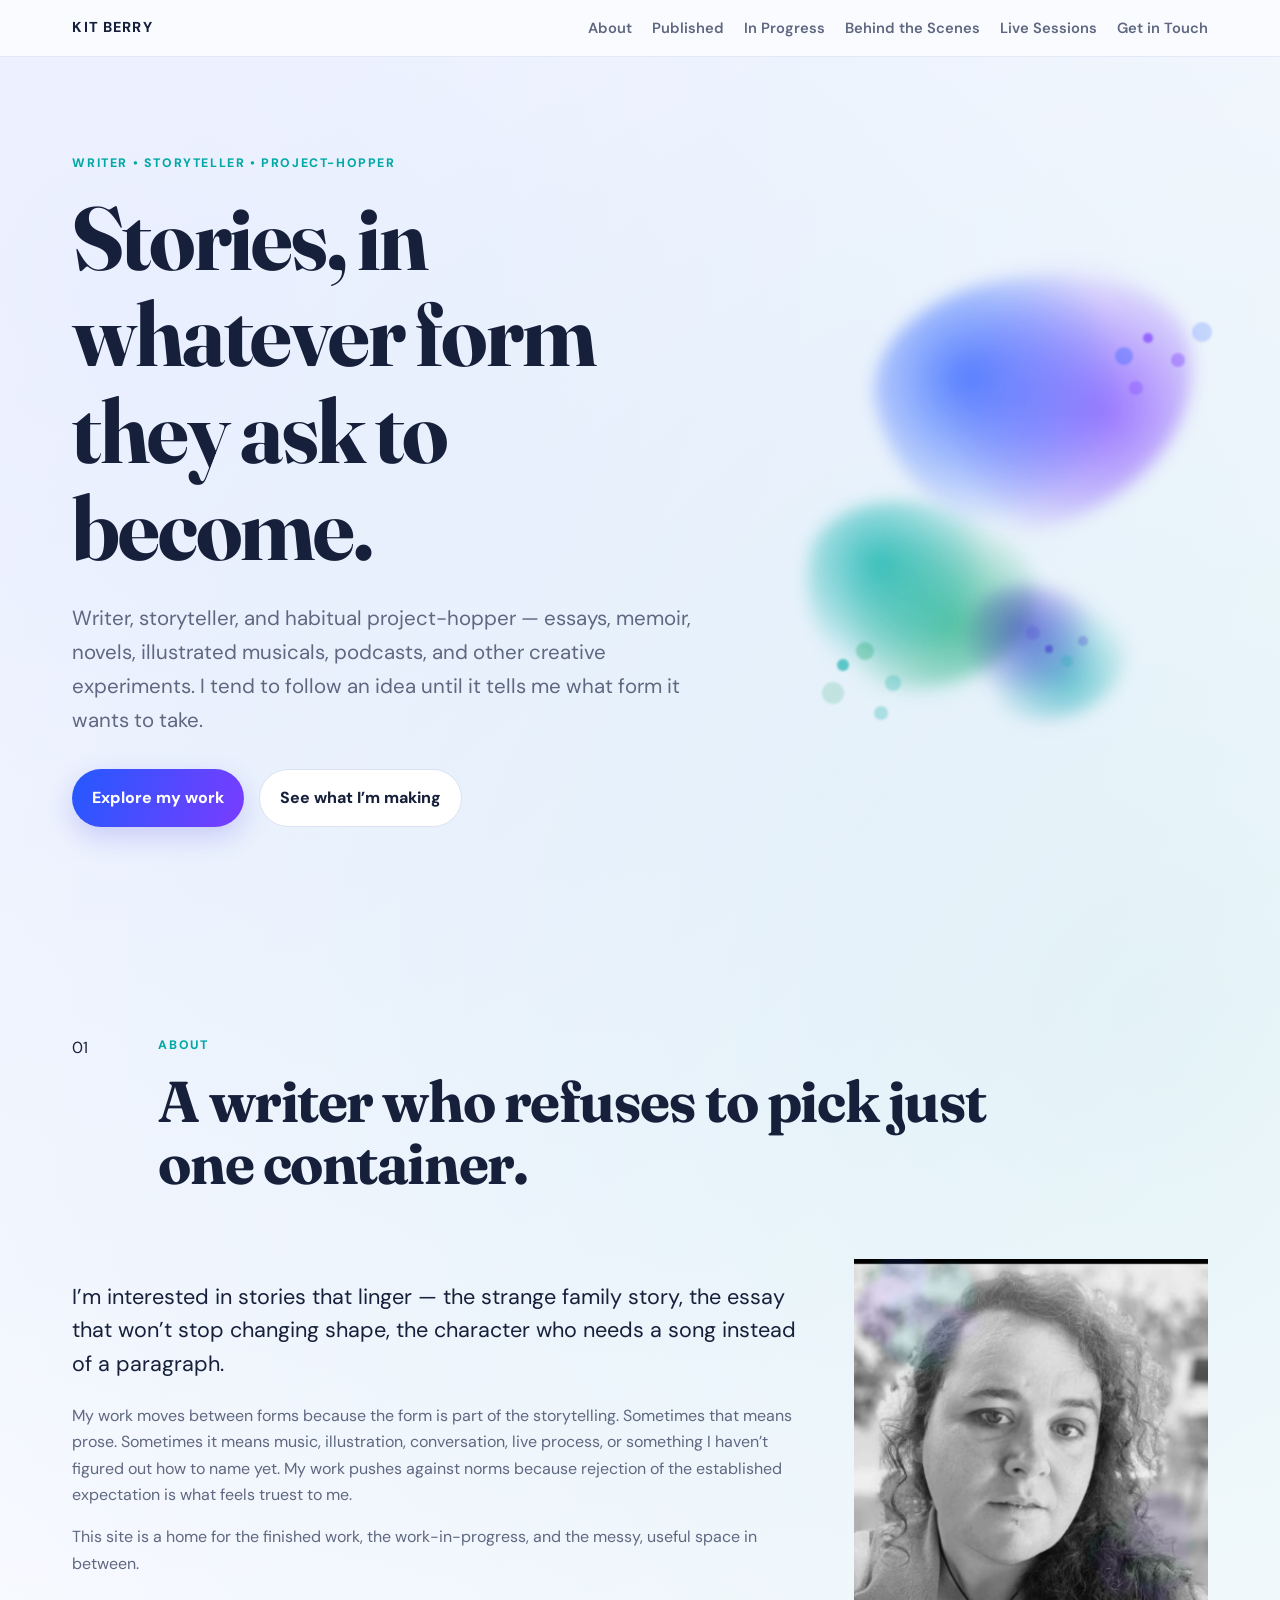
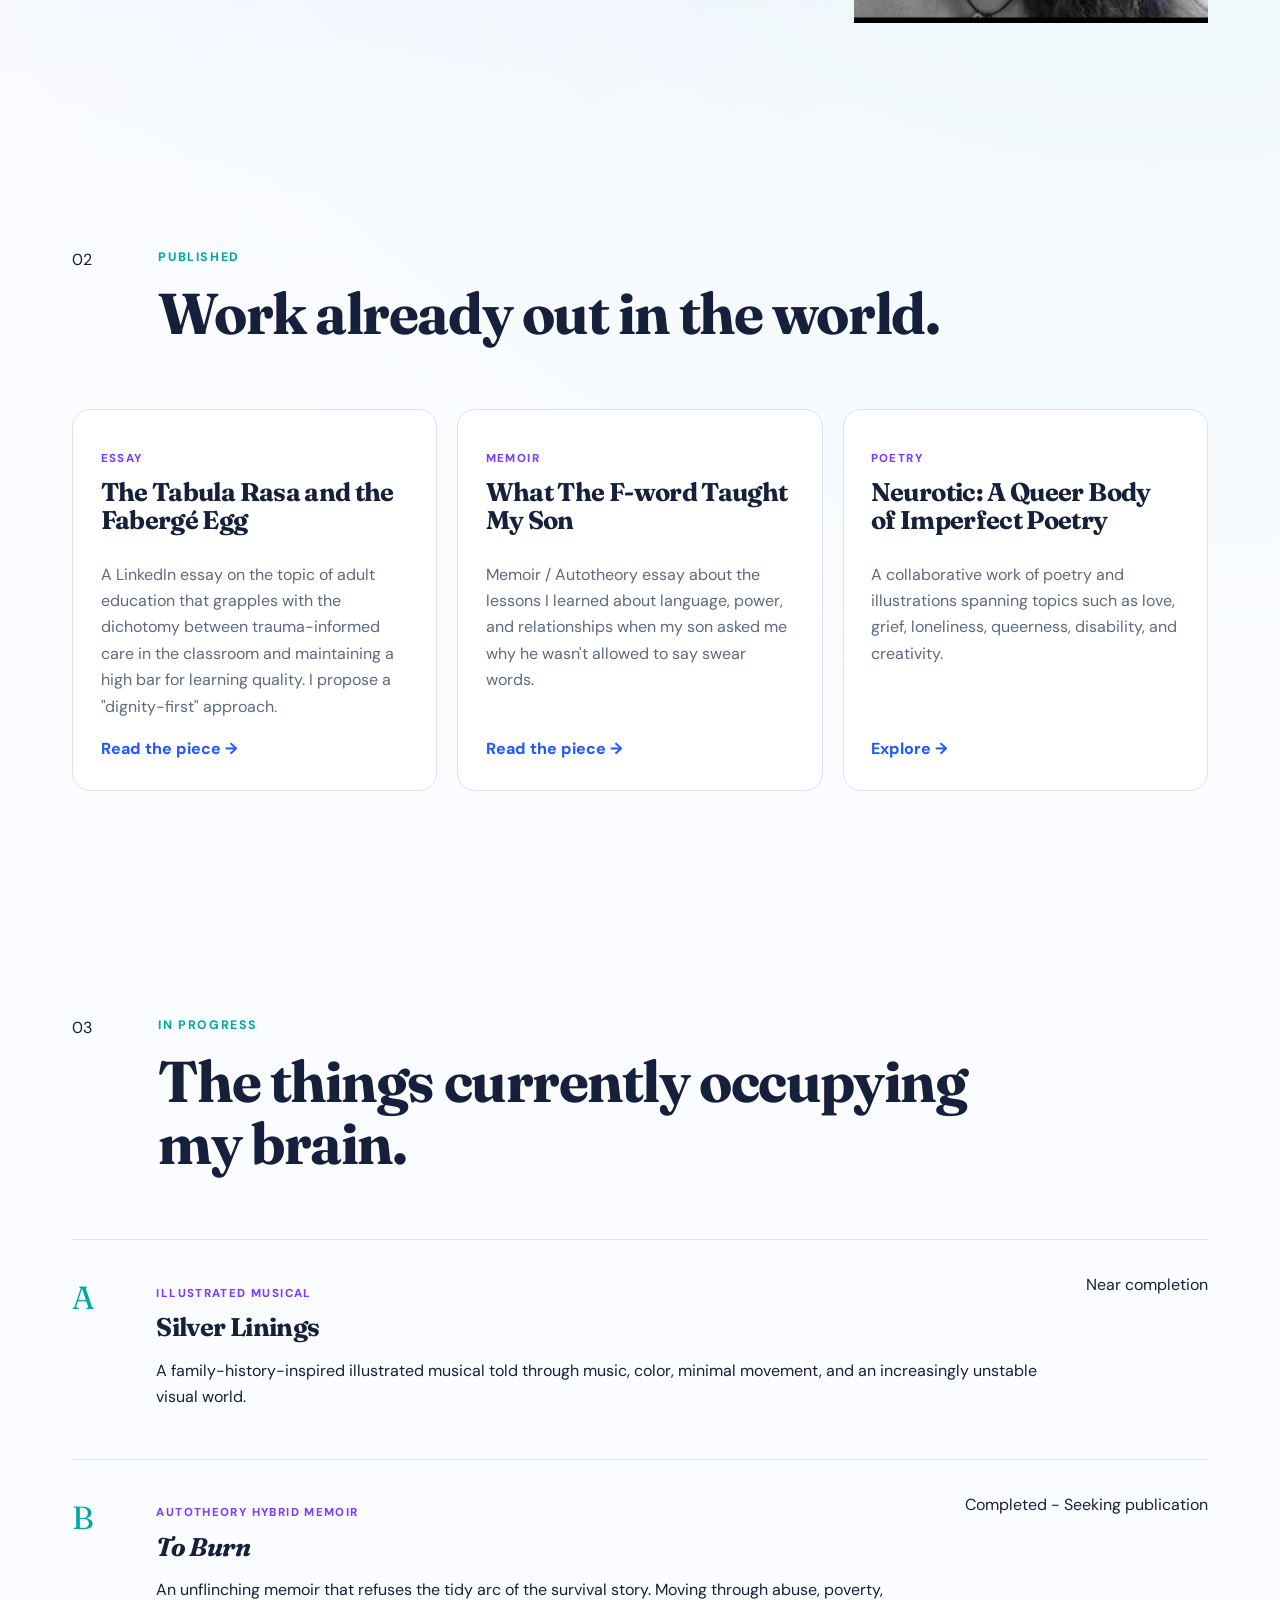
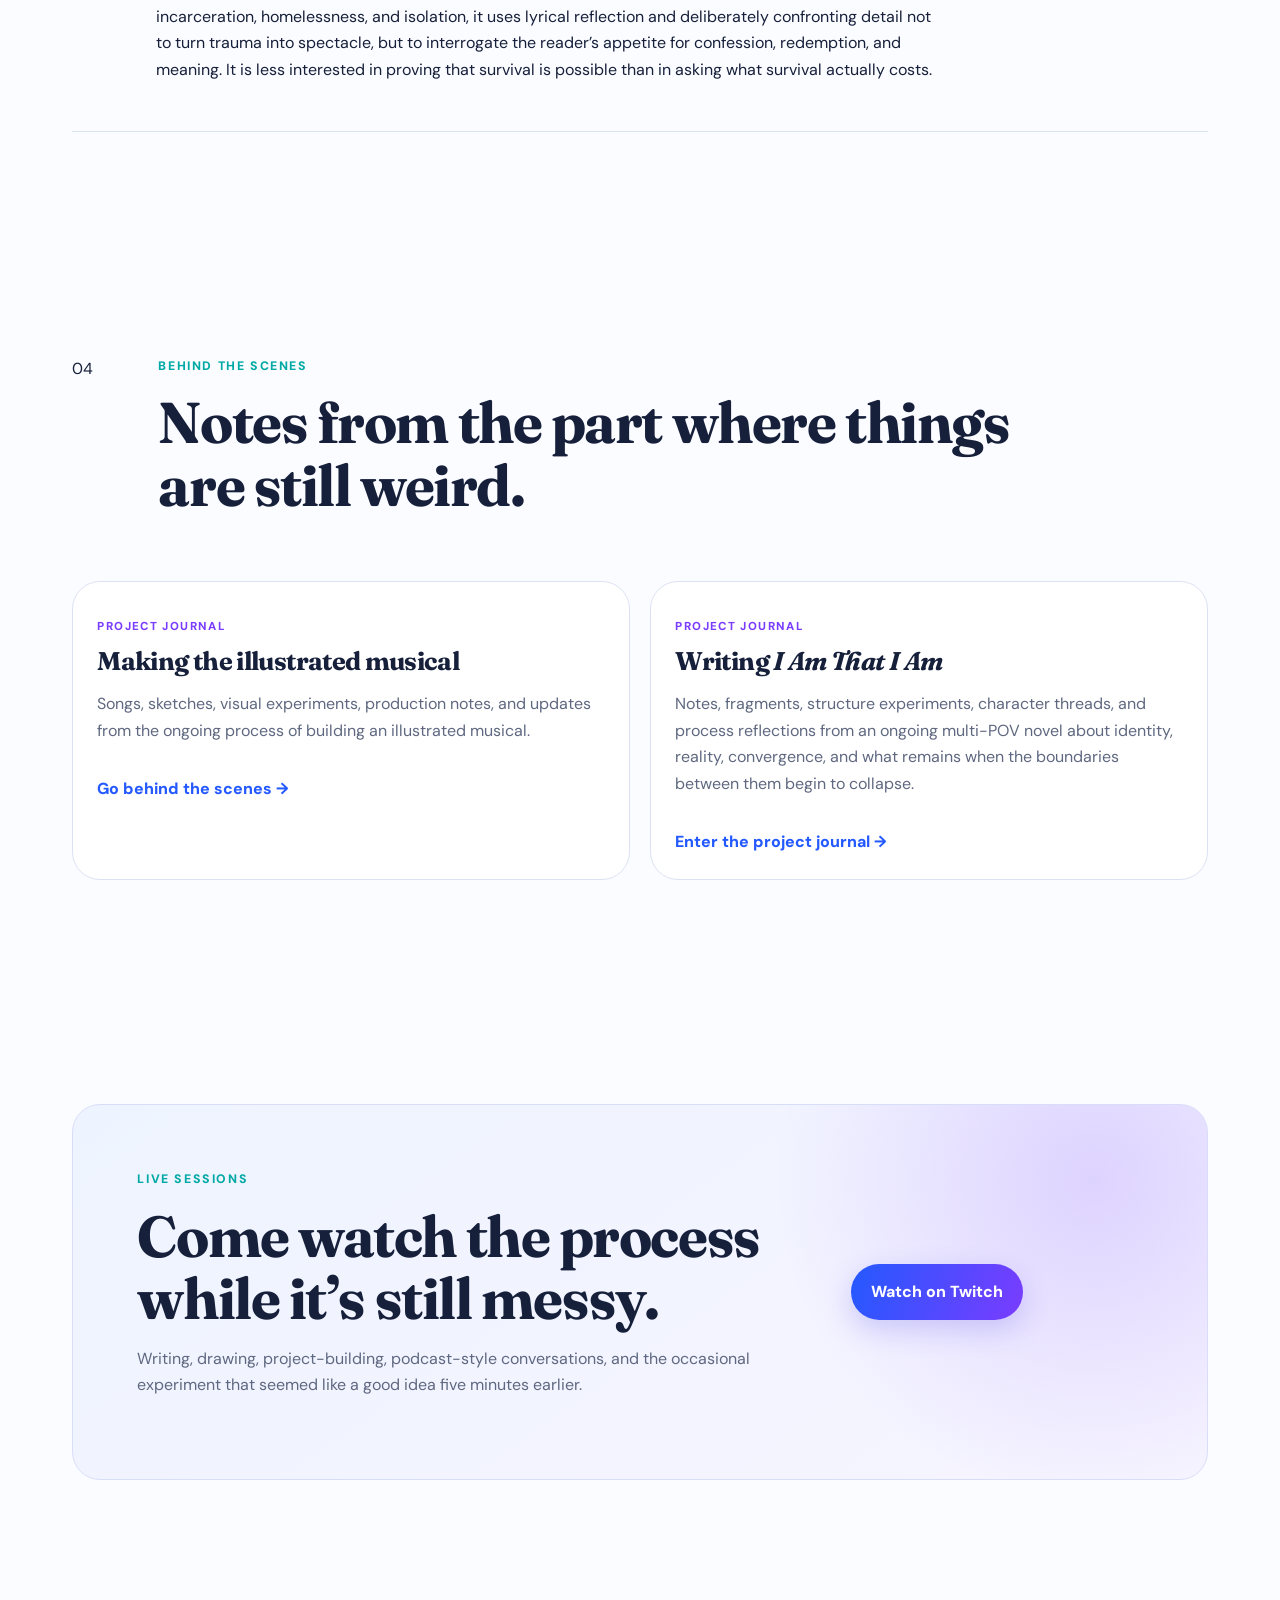
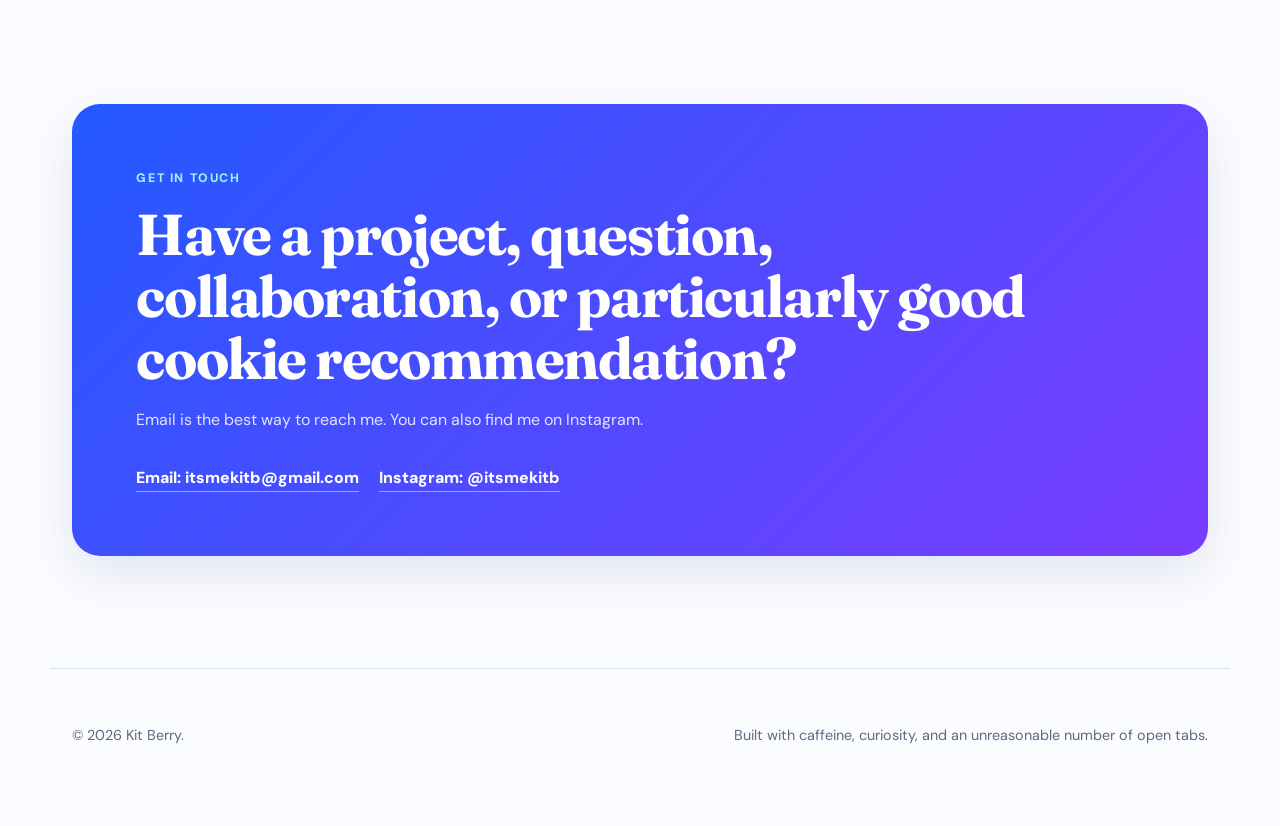
==== commit 6f04c8d2: "Update index.html twitch link" ====
--- a/index.html
+++ b/index.html
@@ -288,7 +288,7 @@
 </section>
 
 <section id="live" class="section">
-  <div class="live-panel"><div><p class="eyebrow">Live Sessions</p><h2>Come watch the process while it’s still messy.</h2><p>Writing, drawing, project-building, podcast-style conversations, and the occasional experiment that seemed like a good idea five minutes earlier.</p></div><div class="live-actions"><a class="button primary" href="#">Watch on Twitch</a><a class="text-link" href="#">See upcoming sessions →</a></div></div>
+  <div class="live-panel"><div><p class="eyebrow">Live Sessions</p><h2>Come watch the process while it’s still messy.</h2><p>Writing, drawing, project-building, podcast-style conversations, and the occasional experiment that seemed like a good idea five minutes earlier.</p></div><div class="live-actions"><a class="button primary" href="https://www.twitch.tv/itsmekitb">Watch on Twitch</a></div></div>
 </section>
 
 <section id="contact" class="section">
--- a/styles.css
+++ b/styles.css
@@ -869,6 +869,82 @@
   font-size: 0.85rem;
 }
 
+.project-gallery-image {
+  width: 100%;
+  height: 300px;
+  object-fit: cover;
+  border-radius: var(--radius-md);
+  display: block;
+}
+
+.project-gallery {
+  display: grid;
+  grid-template-columns: repeat(3, 1fr);
+  gap: 1rem;
+  align-items: stretch;
+}
+
+.gallery-card {
+  background: white;
+  border: 1px solid var(--line);
+  border-radius: var(--radius-md);
+  padding: 1rem;
+  box-shadow: var(--shadow);
+
+  display: flex;
+  flex-direction: column;
+  gap: 0.8rem;
+}
+
+.gallery-card img {
+  width: 100%;
+  max-height: 220px;
+
+  object-fit: contain;
+
+  border-radius: 12px;
+
+  background: var(--paper-2);
+}
+
+.gallery-card p {
+  margin: 0;
+  color: var(--muted);
+  font-size: 0.9rem;
+}
+
+.quote-card {
+  min-height: 220px;
+
+  display: flex;
+  align-items: center;
+  justify-content: center;
+
+  padding: 1.5rem;
+
+  border-radius: 12px;
+
+  background:
+    linear-gradient(
+      145deg,
+      rgba(36, 89, 255, 0.08),
+      rgba(122, 60, 255, 0.08),
+      rgba(0, 169, 165, 0.08)
+    );
+
+  text-align: center;
+}
+
+.quote-text {
+  margin: 0;
+
+  font-family: "Fraunces", Georgia, serif;
+  font-size: 1.35rem;
+  line-height: 1.45;
+
+  color: var(--ink);
+}
+
 /* Tablet */
 
 @media (max-width: 900px) {
@@ -949,6 +1025,10 @@
     grid-template-columns: 1fr;
   }
 
+  .project-gallery {
+  grid-template-columns: 1fr;
+}
+
   .site-footer {
     flex-direction: column;
   }
